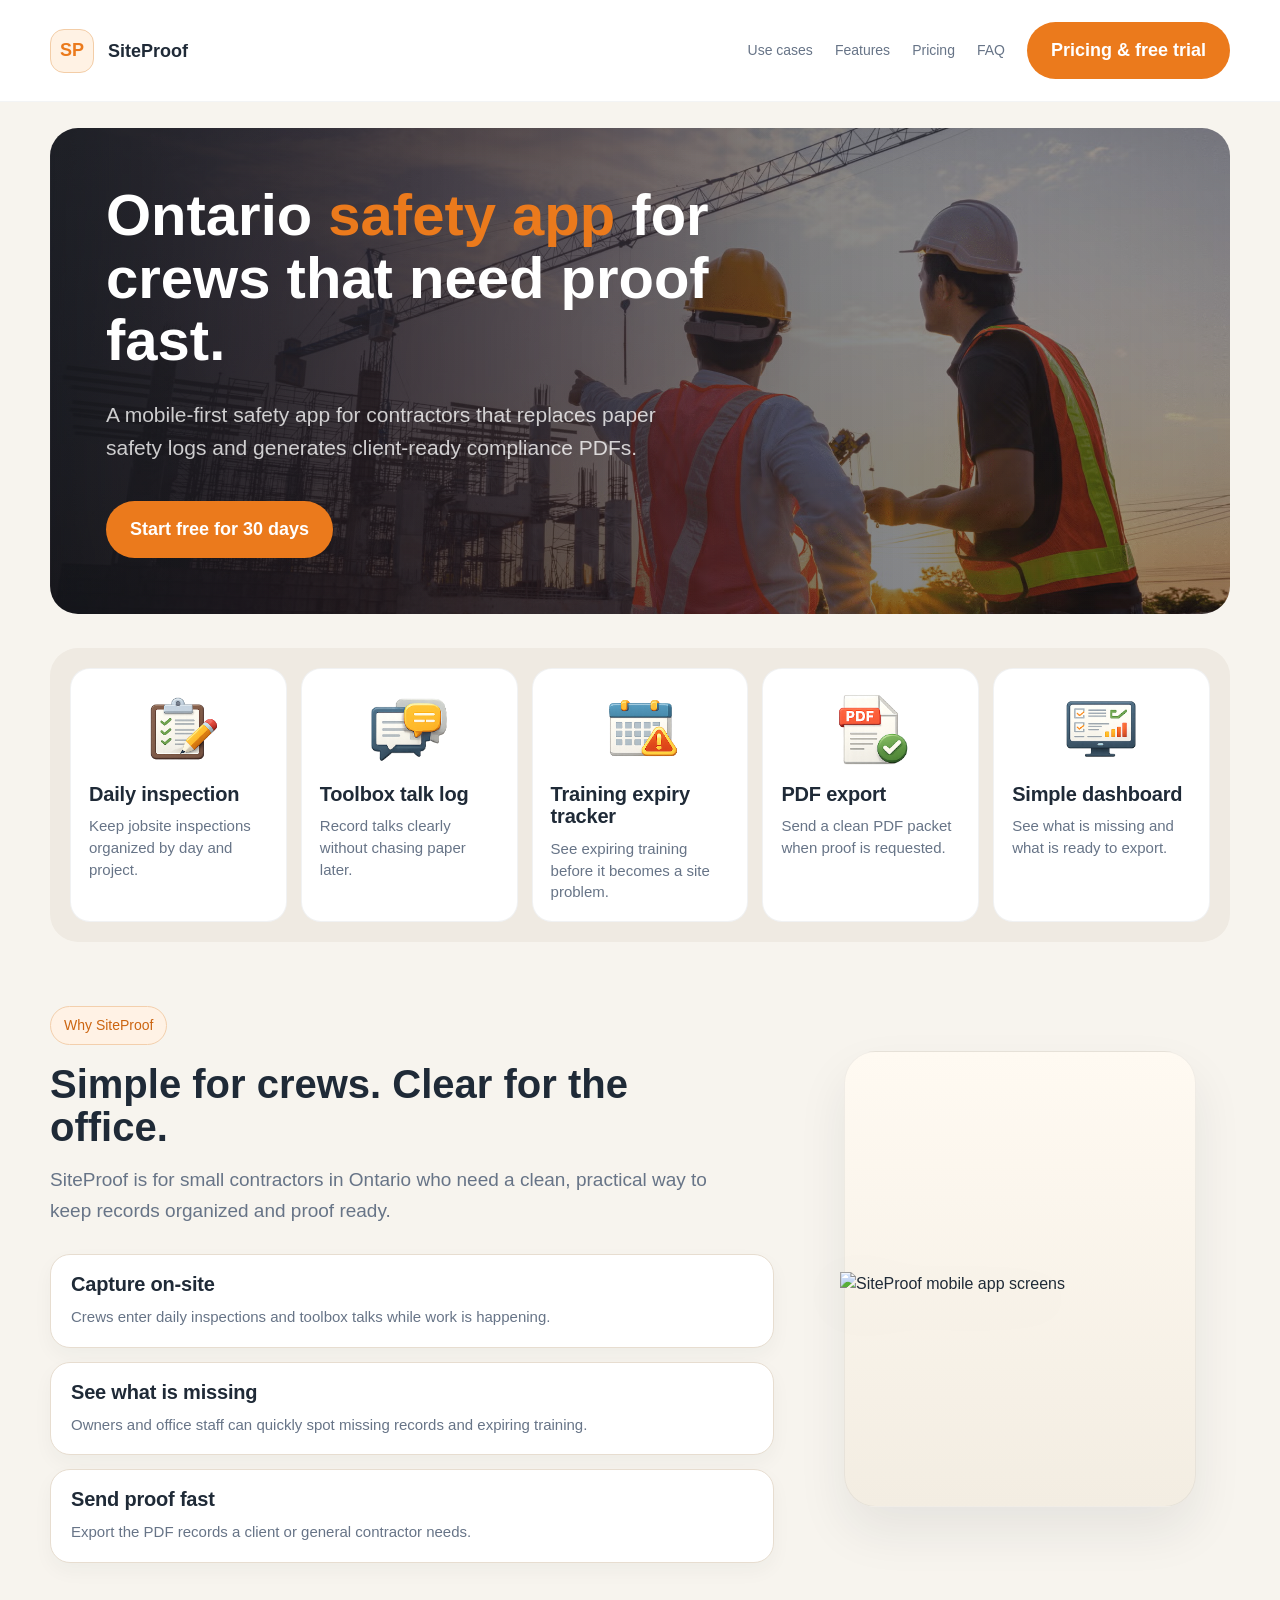
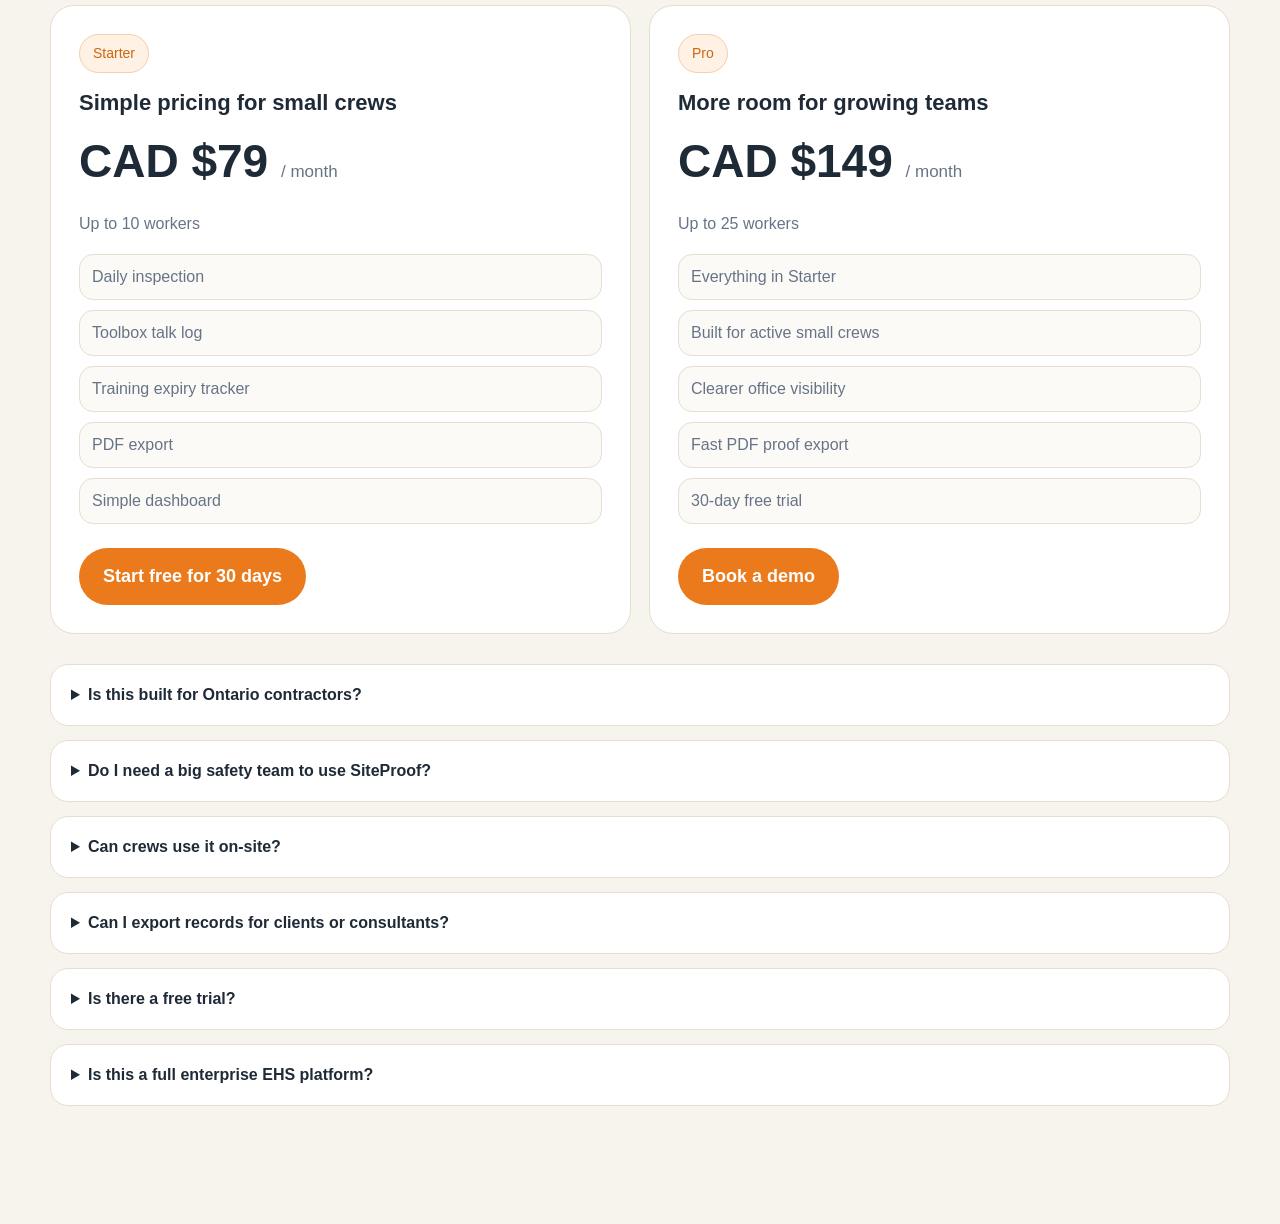
==== index.html @ e39f051f "Update landing page and add Clarity tracking" ====
<!DOCTYPE html>
<html lang="en">
  <head>
    <meta charset="UTF-8" />
    <meta name="viewport" content="width=device-width, initial-scale=1.0" />
    <title>SiteProof | Simple Safety Records for Ontario Contractors</title>
    <meta
      name="description"
      content="SiteProof helps small Ontario contractors keep inspections, toolbox talks, hazard reports, and training records organized and ready when proof is requested."
    />
    <link rel="stylesheet" href="style.css" />
    <script>
      (function (c, l, a, r, i, t, y) {
        c[a] =
          c[a] ||
          function () {
            (c[a].q = c[a].q || []).push(arguments);
          };
        t = l.createElement(r);
        t.async = 1;
        t.src = "https://www.clarity.ms/tag/" + i;
        y = l.getElementsByTagName(r)[0];
        y.parentNode.insertBefore(t, y);
      })(window, document, "clarity", "script", "w6r838fdlb");
    </script>
  </head>
  <body>
    <header class="site-header">
      <div class="container header-row">
        <div class="brand">
          <div class="brand-mark">SP</div>
          <div>
            <div class="brand-name">SiteProof</div>
          </div>
        </div>
        <div class="mobile-header-actions">
          <a class="mobile-pricing-link" href="#pricing">Pricing</a>
          <button
            class="mobile-menu-button"
            type="button"
            aria-label="Open navigation menu"
            aria-expanded="false"
            aria-controls="mobile-nav-panel"
          >
            <span></span>
            <span></span>
            <span></span>
          </button>
        </div>
        <nav class="nav">
          <a href="#use-cases">Use cases</a>
          <a href="#features">Features</a>
          <a href="#pricing">Pricing</a>
          <a href="#faq">FAQ</a>
          <a class="button" href="#pricing">Pricing &amp; free trial</a>
        </nav>
      </div>
      <div class="container">
        <div class="mobile-nav-panel" id="mobile-nav-panel" hidden>
          <a href="#use-cases">Use cases</a>
          <a href="#features">Features</a>
          <a href="#faq">FAQ</a>
          <a class="button" href="#pricing">Pricing &amp; free trial</a>
        </div>
      </div>
    </header>

    <main>
      <section class="hero-wrap">
        <div class="container hero-shell">
          <div class="hero-grid">
            <div class="hero-copy">
              <h1>Ontario <span class="hero-highlight">safety app</span> for crews that need proof fast.</h1>
              <p>
                A mobile-first safety app for contractors that replaces paper
                safety logs and generates client-ready compliance PDFs.
              </p>
              <div class="hero-actions">
                <a class="button" href="#pricing">Start free for 30 days</a>
              </div>
            </div>
          </div>
        </div>
      </section>

      <section id="features" class="section tiles-wrap">
        <div class="container tiles-shell">
          <div class="tiles-grid">
            <div class="tile">
              <div class="tile-icon" aria-hidden="true">
                <img src="assets/FeaturesIcons/Slice%201.svg" alt="" />
              </div>
              <h3>Daily inspection</h3>
              <p>Keep jobsite inspections organized by day and project.</p>
            </div>

            <div class="tile">
              <div class="tile-icon" aria-hidden="true">
                <img src="assets/FeaturesIcons/Slice%202.svg" alt="" />
              </div>
              <h3>Toolbox talk log</h3>
              <p>Record talks clearly without chasing paper later.</p>
            </div>

            <div class="tile">
              <div class="tile-icon" aria-hidden="true">
                <img src="assets/FeaturesIcons/Slice%203.svg" alt="" />
              </div>
              <h3>Training expiry tracker</h3>
              <p>See expiring training before it becomes a site problem.</p>
            </div>

            <div class="tile">
              <div class="tile-icon" aria-hidden="true">
                <img src="assets/FeaturesIcons/Slice%204.svg" alt="" />
              </div>
              <h3>PDF export</h3>
              <p>Send a clean PDF packet when proof is requested.</p>
            </div>

            <div class="tile">
              <div class="tile-icon" aria-hidden="true">
                <img src="assets/FeaturesIcons/Slice%205.svg" alt="" />
              </div>
              <h3>Simple dashboard</h3>
              <p>See what is missing and what is ready to export.</p>
            </div>
          </div>
        </div>
      </section>

      <section id="use-cases" class="content">
        <div class="container">
          <div class="use-cases-layout">
            <div class="use-cases-copy">
              <div class="content-head">
                <div class="eyebrow" style="color: var(--accent-dark); background: #fff2e5; border-color: #f3cfac;">Why SiteProof</div>
                <h2>Simple for crews. Clear for the office.</h2>
                <p>
                  SiteProof is for small contractors in Ontario who need a clean,
                  practical way to keep records organized and proof ready.
                </p>
              </div>

              <div class="use-cases-points">
                <div class="simple-card">
                  <h3>Capture on-site</h3>
                  <p>Crews enter daily inspections and toolbox talks while work is happening.</p>
                </div>

                <div class="simple-card">
                  <h3>See what is missing</h3>
                  <p>Owners and office staff can quickly spot missing records and expiring training.</p>
                </div>

                <div class="simple-card">
                  <h3>Send proof fast</h3>
                  <p>Export the PDF records a client or general contractor needs.</p>
                </div>
              </div>
            </div>

            <div class="use-cases-visual">
              <img src="assets/mobileImages.png" alt="SiteProof mobile app screens" />
            </div>
          </div>

          <div id="pricing" class="pricing">
            <div class="pricing-card">
              <div class="eyebrow" style="color: var(--accent-dark); background: #fff2e5; border-color: #f3cfac;">Starter</div>
              <h3>Simple pricing for small crews</h3>
              <div class="price">CAD $79 <small>/ month</small></div>
              <p>Up to 10 workers</p>
              <ul>
                <li>Daily inspection</li>
                <li>Toolbox talk log</li>
                <li>Training expiry tracker</li>
                <li>PDF export</li>
                <li>Simple dashboard</li>
              </ul>
              <a class="button" href="#pricing">Start free for 30 days</a>
            </div>

            <div class="pricing-card">
              <div class="eyebrow" style="color: var(--accent-dark); background: #fff2e5; border-color: #f3cfac;">Pro</div>
              <h3>More room for growing teams</h3>
              <div class="price">CAD $149 <small>/ month</small></div>
              <p>Up to 25 workers</p>
              <ul>
                <li>Everything in Starter</li>
                <li>Built for active small crews</li>
                <li>Clearer office visibility</li>
                <li>Fast PDF proof export</li>
                <li>30-day free trial</li>
              </ul>
              <a class="button" href="#pricing">Book a demo</a>
            </div>
          </div>

          <div id="faq" class="faq-list">
            <details>
              <summary>Is this built for Ontario contractors?</summary>
              <p>Yes. SiteProof is designed for Ontario-first contractors and small field crews.</p>
            </details>

            <details>
              <summary>Do I need a big safety team to use SiteProof?</summary>
              <p>No. It is made for small companies, owners, supervisors, and office admins.</p>
            </details>

            <details>
              <summary>Can crews use it on-site?</summary>
              <p>Yes. The product is built to be simple for field crews to use on the job.</p>
            </details>

            <details>
              <summary>Can I export records for clients or consultants?</summary>
              <p>Yes. PDF export is one of the core workflows in SiteProof.</p>
            </details>

            <details>
              <summary>Is there a free trial?</summary>
              <p>Yes. There is a 30-day free trial and no credit card is required.</p>
            </details>

            <details>
              <summary>Is this a full enterprise EHS platform?</summary>
              <p>No. SiteProof is intentionally simple and built for small crews.</p>
            </details>
          </div>
        </div>
      </section>

      <div class="footer-space"></div>
    </main>
    <script>
      const mobileMenuButton = document.querySelector(".mobile-menu-button");
      const mobileNavPanel = document.querySelector(".mobile-nav-panel");

      if (mobileMenuButton && mobileNavPanel) {
        mobileMenuButton.addEventListener("click", () => {
          const isOpen = mobileMenuButton.getAttribute("aria-expanded") === "true";
          mobileMenuButton.setAttribute("aria-expanded", String(!isOpen));
          mobileNavPanel.hidden = isOpen;
        });

        mobileNavPanel.querySelectorAll("a").forEach((link) => {
          link.addEventListener("click", () => {
            mobileMenuButton.setAttribute("aria-expanded", "false");
            mobileNavPanel.hidden = true;
          });
        });
      }
    </script>
  </body>
</html>
---- style.css ----
:root {
  --bg: #f7f4ee;
  --surface: #ffffff;
  --surface-soft: #fcfaf6;
  --line: #e7ddd0;
  --text: #1f2a37;
  --muted: #677487;
  --accent: #eb7a1c;
  --accent-dark: #cc6510;
  --max: 1180px;
}

* {
  box-sizing: border-box;
}

body {
  margin: 0;
  font-family: -apple-system, BlinkMacSystemFont, "Segoe UI", sans-serif;
  background: var(--bg);
  color: var(--text);
  line-height: 1.5;
}

a {
  color: inherit;
  text-decoration: none;
}

.container {
  width: min(var(--max), calc(100% - 32px));
  margin: 0 auto;
}

.site-header {
  background: var(--surface);
  border-bottom: 1px solid rgba(31, 42, 55, 0.05);
}

.header-row {
  display: flex;
  justify-content: space-between;
  align-items: center;
  gap: 16px;
  padding: 22px 0;
}

.brand {
  display: flex;
  align-items: center;
  gap: 14px;
}

.brand-mark {
  width: 44px;
  height: 44px;
  border-radius: 14px;
  display: grid;
  place-items: center;
  background: #fff2e4;
  border: 1px solid #f3cda7;
  color: var(--accent);
  font-weight: 800;
  font-size: 18px;
}

.brand-name {
  font-size: 18px;
  font-weight: 800;
  line-height: 1;
}

.brand-sub {
  color: var(--muted);
  font-size: 13px;
}

.nav {
  display: flex;
  align-items: center;
  gap: 22px;
  color: var(--muted);
  font-size: 14px;
}

.nav a {
  white-space: nowrap;
}

.mobile-header-actions,
.mobile-menu-button,
.mobile-nav-panel {
  display: none;
}

.hero-wrap {
  padding: 26px 0 0;
}

.hero-shell {
  position: relative;
  color: white;
  border-radius: 28px;
  overflow: hidden;
  background:
    linear-gradient(90deg, rgba(24, 26, 33, 0.82) 0%, rgba(24, 26, 33, 0.64) 42%, rgba(24, 26, 33, 0.38) 100%),
    url("assets/mainImage.png") center/cover no-repeat;
}

.hero-shell::after {
  content: "";
  position: absolute;
  inset: 0;
  background: linear-gradient(180deg, rgba(255, 255, 255, 0.03), rgba(0, 0, 0, 0.05));
  pointer-events: none;
}

.hero-grid {
  position: relative;
  z-index: 1;
  display: grid;
  grid-template-columns: 1fr;
  gap: 34px;
  padding: 56px;
  min-height: 480px;
  align-items: center;
}

.eyebrow {
  display: inline-block;
  padding: 8px 13px;
  border-radius: 999px;
  background: rgba(235, 122, 28, 0.14);
  border: 1px solid rgba(235, 122, 28, 0.28);
  color: #ffcb98;
  font-size: 14px;
  margin-bottom: 18px;
}

h1,
h2,
h3 {
  margin: 0;
  line-height: 1.08;
}

h1 {
  font-size: 58px;
  max-width: 760px;
}

.hero-highlight {
  color: var(--accent);
}

h2 {
  font-size: 40px;
}

h3 {
  font-size: 22px;
}

.hero-copy {
  max-width: 700px;
}

.hero-copy p {
  margin: 26px 0 0;
  color: rgba(255, 255, 255, 0.78);
  font-size: 21px;
  max-width: 620px;
  line-height: 1.6;
  text-wrap: balance;
}

.button {
  display: inline-block;
  padding: 15px 24px;
  border-radius: 999px;
  background: var(--accent);
  color: white;
  font-weight: 800;
  font-size: 18px;
  transition: 0.2s ease;
}

.button:hover {
  background: var(--accent-dark);
}

.button-secondary {
  display: inline-block;
  padding: 12px 18px;
  border-radius: 999px;
  border: 1px solid rgba(255, 255, 255, 0.14);
  background: rgba(255, 255, 255, 0.05);
  color: white;
  font-weight: 700;
  transition: 0.2s ease;
}

.button-secondary:hover {
  background: rgba(255, 255, 255, 0.1);
}

.hero-actions {
  display: flex;
  gap: 14px;
  flex-wrap: wrap;
  margin-top: 36px;
}

.hero-note {
  margin-top: 12px;
  color: rgba(255, 255, 255, 0.68);
  font-size: 14px;
}

.section {
  padding: 26px 0 0;
}

.tiles-wrap {
  margin-top: 8px;
}

.tiles-shell {
  background: #efeae2;
  border-radius: 28px;
  padding: 20px;
}

.tiles-grid {
  display: grid;
  grid-template-columns: repeat(5, 1fr);
  gap: 14px;
}

.tile {
  background: var(--surface);
  border: 1px solid rgba(31, 42, 55, 0.06);
  border-radius: 20px;
  padding: 20px 18px 18px;
  min-height: 0;
}

.tile-icon {
  width: 80px;
  height: 80px;
  color: var(--accent);
  display: block;
  margin-bottom: 14px;
  margin-left: auto;
  margin-right: auto;
}

.tile-icon img,
.tile-icon svg {
  width: 80px;
  height: 80px;
  display: block;
  object-fit: contain;
}

.tile h3 {
  font-size: 20px;
  line-height: 1.12;
  letter-spacing: -0.01em;
  max-width: 220px;
}

.tile p {
  color: var(--muted);
  margin: 10px 0 0;
  font-size: 15px;
  line-height: 1.45;
  max-width: 240px;
}

.content {
  padding: 56px 0 70px;
}

.content-head {
  max-width: 680px;
}

.content-head p {
  color: var(--muted);
  font-size: 19px;
  margin: 16px 0 0;
  line-height: 1.6;
}

.use-cases-layout {
  display: grid;
  grid-template-columns: minmax(0, 1.05fr) minmax(320px, 420px);
  gap: 36px;
  align-items: center;
  padding: 8px 0 10px;
}

.use-cases-copy {
  min-width: 0;
}

.use-cases-points {
  display: grid;
  gap: 14px;
  margin-top: 28px;
}

.use-cases-visual {
  display: flex;
  justify-content: center;
  align-items: center;
}

.use-cases-visual img {
  width: 100%;
  max-width: 360px;
  display: block;
  object-fit: contain;
  position: relative;
  z-index: 1;
}

.use-cases-visual::before {
  content: "";
  position: absolute;
}

.use-cases-visual {
  position: relative;
  min-height: 100%;
}

.use-cases-visual::after {
  content: "";
  position: absolute;
  inset: 8% 8% 10%;
  border-radius: 32px;
  background: linear-gradient(180deg, #fffaf2 0%, #f3ede2 100%);
  border: 1px solid rgba(31, 42, 55, 0.06);
  box-shadow: 0 24px 50px rgba(31, 42, 55, 0.08);
}

.use-cases-visual img {
  filter: drop-shadow(0 14px 28px rgba(31, 42, 55, 0.08));
}

.three-grid {
  display: grid;
  grid-template-columns: repeat(3, 1fr);
  gap: 18px;
  margin-top: 30px;
}

.simple-card {
  background: var(--surface);
  border: 1px solid var(--line);
  border-radius: 20px;
  padding: 18px 20px;
  box-shadow: 0 8px 20px rgba(31, 42, 55, 0.04);
}

.simple-card h3 {
  font-size: 20px;
  line-height: 1.15;
  letter-spacing: -0.01em;
}

.simple-card p {
  color: var(--muted);
  margin: 10px 0 0;
  font-size: 15px;
  line-height: 1.5;
}

.pricing {
  margin-top: 32px;
  display: grid;
  grid-template-columns: repeat(2, 1fr);
  gap: 18px;
}

.pricing-card {
  background: var(--surface);
  border: 1px solid var(--line);
  border-radius: 24px;
  padding: 28px;
}

.price {
  font-size: 46px;
  font-weight: 800;
  margin: 12px 0 4px;
}

.price small {
  font-size: 17px;
  color: var(--muted);
  font-weight: 500;
}

.pricing-card p,
.pricing-card li {
  color: var(--muted);
}

.pricing-card ul {
  list-style: none;
  padding: 0;
  margin: 18px 0 24px;
  display: grid;
  gap: 10px;
}

.pricing-card li {
  background: var(--surface-soft);
  border: 1px solid var(--line);
  border-radius: 14px;
  padding: 10px 12px;
}

.faq-list {
  display: grid;
  gap: 14px;
  margin-top: 30px;
}

.faq-list details {
  background: var(--surface);
  border: 1px solid var(--line);
  border-radius: 18px;
  padding: 18px 20px;
}

.faq-list summary {
  cursor: pointer;
  font-weight: 700;
}

.faq-list details p {
  color: var(--muted);
  margin: 12px 0 0;
}

.footer-space {
  height: 48px;
}

@media (max-width: 980px) {
  .use-cases-layout,
  .three-grid,
  .pricing {
    grid-template-columns: 1fr;
  }

  .tiles-grid {
    grid-template-columns: repeat(2, minmax(0, 1fr));
  }

  .hero-grid {
    padding: 34px;
    min-height: 400px;
  }

  h1 {
    font-size: 42px;
  }

  h2 {
    font-size: 32px;
  }

  .hero-copy p,
  .content-head p {
    font-size: 18px;
  }

  .use-cases-visual {
    order: -1;
    margin-bottom: 10px;
  }

  .use-cases-visual img {
    max-width: 300px;
  }

  .use-cases-layout {
    gap: 20px;
    padding-top: 0;
  }

  .use-cases-points {
    gap: 12px;
    margin-top: 22px;
  }

  .use-cases-visual::after {
    inset: 6% 10% 8%;
    border-radius: 26px;
  }

  .nav {
    flex-wrap: wrap;
    justify-content: flex-end;
  }
}

@media (max-width: 640px) {
  .container {
    width: min(var(--max), calc(100% - 20px));
  }

  .site-header {
    position: sticky;
    top: 0;
    z-index: 20;
  }

  .header-row {
    flex-direction: row;
    align-items: center;
    justify-content: space-between;
    gap: 14px;
    padding: 14px 0;
  }

  .brand {
    align-items: center;
  }

  .mobile-header-actions {
    display: flex;
    align-items: center;
    gap: 12px;
    margin-left: auto;
  }

  .mobile-pricing-link {
    color: var(--muted);
    font-size: 14px;
    line-height: 1;
    white-space: nowrap;
    font-weight: 600;
  }

  .mobile-menu-button {
    display: flex;
    align-items: center;
    justify-content: center;
    flex-direction: column;
    gap: 4px;
    width: 24px;
    height: 24px;
    padding: 0;
    border: 0;
    background: transparent;
    box-shadow: none;
    appearance: none;
    -webkit-appearance: none;
    cursor: pointer;
  }

  .nav {
    display: none;
  }

  .mobile-menu-button span {
    display: block;
    width: 18px;
    height: 2px;
    border-radius: 999px;
    background: var(--text);
  }

  .mobile-nav-panel {
    display: grid;
    gap: 6px;
    margin-top: 10px;
    padding: 12px;
    border: 1px solid var(--line);
    border-radius: 20px;
    background: var(--surface);
    box-shadow: 0 18px 40px rgba(31, 42, 55, 0.12);
  }

  .mobile-nav-panel[hidden] {
    display: none;
  }

  .mobile-nav-panel a {
    padding: 12px 14px;
    border-radius: 14px;
    color: var(--text);
    font-weight: 600;
  }

  .mobile-nav-panel a:not(.button):hover {
    background: var(--surface-soft);
  }

  .mobile-nav-panel .button {
    width: 100%;
    margin-top: 6px;
    padding: 13px 16px;
    font-size: 16px;
    text-align: center;
  }

  .hero-grid {
    padding: 24px 24px 26px;
    min-height: 0;
    gap: 16px;
  }

  .hero-shell {
    border-radius: 24px;
    background:
      linear-gradient(180deg, rgba(24, 26, 33, 0.70) 0%, rgba(24, 26, 33, 0.52) 45%, rgba(24, 26, 33, 0.42) 100%),
      url("assets/mainImage.png") center/cover no-repeat;
  }

  .hero-shell::after {
    background: linear-gradient(180deg, rgba(255, 255, 255, 0.02), rgba(0, 0, 0, 0.03));
  }

  h1 {
    font-size: 32px;
    max-width: 100%;
    line-height: 1.05;
  }

  h2 {
    font-size: 28px;
  }

  .hero-copy p,
  .content-head p,
  .tile p {
    font-size: 16px;
  }

  .hero-copy p {
    max-width: 340px;
    margin-top: 14px;
    line-height: 1.45;
  }

  .hero-highlight {
    color: #f08a31;
  }

  .hero-actions {
    margin-top: 20px;
  }

  .button,
  .button-secondary {
    font-size: 17px;
    text-align: center;
  }

  .hero-actions .button {
    width: 100%;
    padding: 14px 20px;
  }

  .tiles-shell {
    padding: 18px;
  }

  .tiles-wrap {
    margin-top: 10px;
  }

  .tile {
    min-height: 0;
    padding: 18px 16px;
    border-radius: 18px;
  }

  .tile h3 {
    font-size: 18px;
    max-width: none;
  }

  .tile-icon {
    width: 54px;
    height: 54px;
    margin-bottom: 12px;
  }

  .tile-icon img,
  .tile-icon svg {
    width: 54px;
    height: 54px;
  }

  .tile p {
    max-width: none;
    margin-top: 8px;
    font-size: 15px;
  }
}

@media (max-width: 420px) {
  .tiles-grid {
    grid-template-columns: repeat(2, minmax(0, 1fr));
    gap: 12px;
  }

  .tile {
    padding: 16px 14px;
  }

  .tile h3 {
    font-size: 17px;
  }

  .tile p {
    font-size: 14px;
  }
}
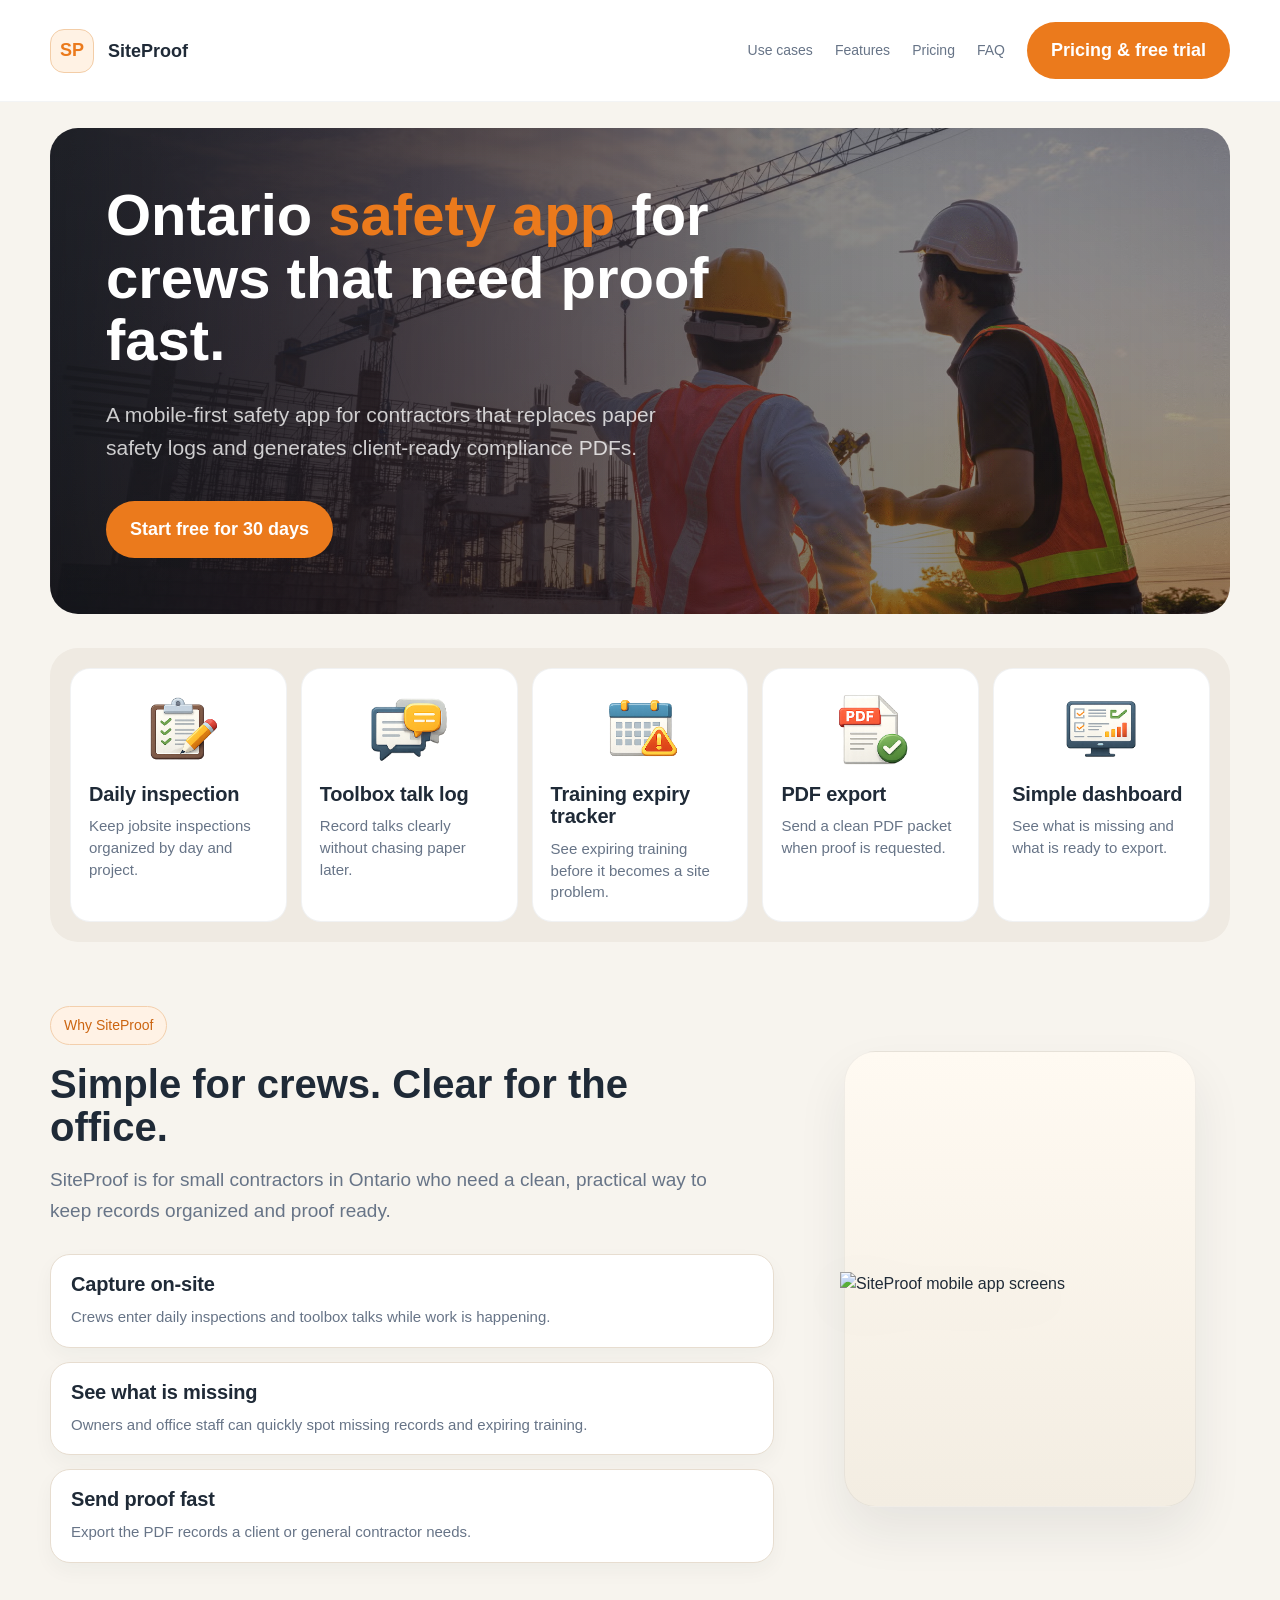
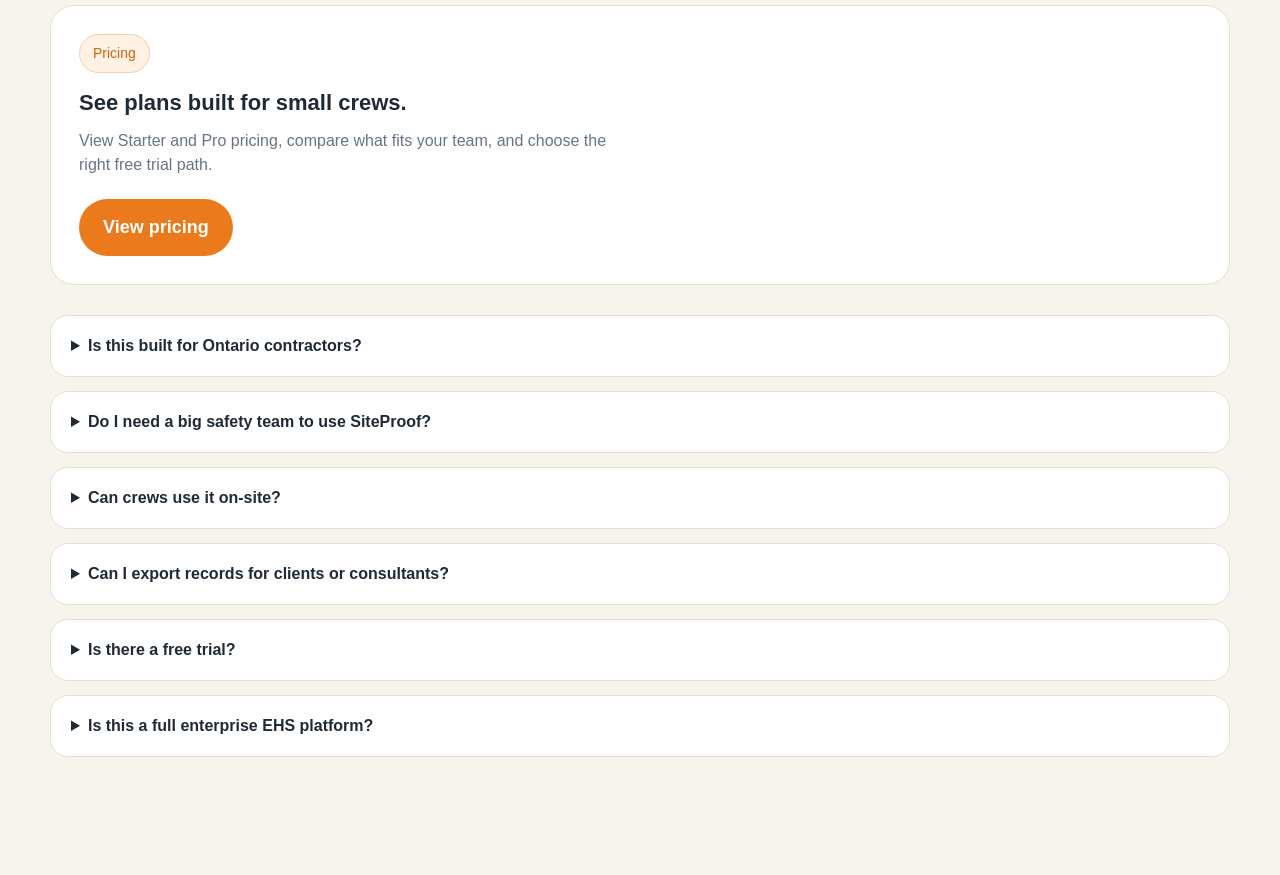
==== commit 01abcd0e: "Split pricing into a dedicated page" ====
--- a/index.html
+++ b/index.html
@@ -9,6 +9,15 @@
       content="SiteProof helps small Ontario contractors keep inspections, toolbox talks, hazard reports, and training records organized and ready when proof is requested."
     />
     <link rel="stylesheet" href="style.css" />
+    <script async src="https://www.googletagmanager.com/gtag/js?id=G-YM1XEEV5K8"></script>
+    <script>
+      window.dataLayer = window.dataLayer || [];
+      function gtag() {
+        dataLayer.push(arguments);
+      }
+      gtag("js", new Date());
+      gtag("config", "G-YM1XEEV5K8");
+    </script>
     <script>
       (function (c, l, a, r, i, t, y) {
         c[a] =
@@ -34,7 +43,7 @@
           </div>
         </div>
         <div class="mobile-header-actions">
-          <a class="mobile-pricing-link" href="#pricing">Pricing</a>
+          <a class="mobile-pricing-link" href="pricing.html" data-analytics-event="nav_click" data-analytics-label="mobile_pricing_link">Pricing</a>
           <button
             class="mobile-menu-button"
             type="button"
@@ -48,25 +57,25 @@
           </button>
         </div>
         <nav class="nav">
-          <a href="#use-cases">Use cases</a>
-          <a href="#features">Features</a>
-          <a href="#pricing">Pricing</a>
-          <a href="#faq">FAQ</a>
-          <a class="button" href="#pricing">Pricing &amp; free trial</a>
+          <a href="#use-cases" data-analytics-event="nav_click" data-analytics-label="desktop_use_cases">Use cases</a>
+          <a href="#features" data-analytics-event="nav_click" data-analytics-label="desktop_features">Features</a>
+          <a href="pricing.html" data-analytics-event="nav_click" data-analytics-label="desktop_pricing">Pricing</a>
+          <a href="#faq" data-analytics-event="nav_click" data-analytics-label="desktop_faq">FAQ</a>
+          <a class="button" href="pricing.html" data-analytics-event="cta_click" data-analytics-label="desktop_pricing_free_trial">Pricing &amp; free trial</a>
         </nav>
       </div>
       <div class="container">
         <div class="mobile-nav-panel" id="mobile-nav-panel" hidden>
-          <a href="#use-cases">Use cases</a>
-          <a href="#features">Features</a>
-          <a href="#faq">FAQ</a>
-          <a class="button" href="#pricing">Pricing &amp; free trial</a>
+          <a href="#use-cases" data-analytics-event="nav_click" data-analytics-label="mobile_menu_use_cases">Use cases</a>
+          <a href="#features" data-analytics-event="nav_click" data-analytics-label="mobile_menu_features">Features</a>
+          <a href="#faq" data-analytics-event="nav_click" data-analytics-label="mobile_menu_faq">FAQ</a>
+          <a class="button" href="pricing.html" data-analytics-event="cta_click" data-analytics-label="mobile_menu_pricing_free_trial">Pricing &amp; free trial</a>
         </div>
       </div>
     </header>
 
     <main>
-      <section class="hero-wrap">
+      <section class="hero-wrap" data-track-view="hero" data-track-view-name="hero_view">
         <div class="container hero-shell">
           <div class="hero-grid">
             <div class="hero-copy">
@@ -76,14 +85,14 @@
                 safety logs and generates client-ready compliance PDFs.
               </p>
               <div class="hero-actions">
-                <a class="button" href="#pricing">Start free for 30 days</a>
+                <a class="button" href="pricing.html" data-analytics-event="cta_click" data-analytics-label="hero_start_free">Start free for 30 days</a>
               </div>
             </div>
           </div>
         </div>
       </section>
 
-      <section id="features" class="section tiles-wrap">
+      <section id="features" class="section tiles-wrap" data-track-view="features" data-track-view-name="features_view">
         <div class="container tiles-shell">
           <div class="tiles-grid">
             <div class="tile">
@@ -129,7 +138,7 @@
         </div>
       </section>
 
-      <section id="use-cases" class="content">
+      <section id="use-cases" class="content" data-track-view="use_cases" data-track-view-name="use_cases_view">
         <div class="container">
           <div class="use-cases-layout">
             <div class="use-cases-copy">
@@ -160,70 +169,48 @@
               </div>
             </div>
 
-            <div class="use-cases-visual">
+            <div class="use-cases-visual" data-track-view="app_preview" data-track-view-name="app_preview_view">
               <img src="assets/mobileImages.png" alt="SiteProof mobile app screens" />
             </div>
           </div>
 
-          <div id="pricing" class="pricing">
-            <div class="pricing-card">
-              <div class="eyebrow" style="color: var(--accent-dark); background: #fff2e5; border-color: #f3cfac;">Starter</div>
-              <h3>Simple pricing for small crews</h3>
-              <div class="price">CAD $79 <small>/ month</small></div>
-              <p>Up to 10 workers</p>
-              <ul>
-                <li>Daily inspection</li>
-                <li>Toolbox talk log</li>
-                <li>Training expiry tracker</li>
-                <li>PDF export</li>
-                <li>Simple dashboard</li>
-              </ul>
-              <a class="button" href="#pricing">Start free for 30 days</a>
-            </div>
-
-            <div class="pricing-card">
-              <div class="eyebrow" style="color: var(--accent-dark); background: #fff2e5; border-color: #f3cfac;">Pro</div>
-              <h3>More room for growing teams</h3>
-              <div class="price">CAD $149 <small>/ month</small></div>
-              <p>Up to 25 workers</p>
-              <ul>
-                <li>Everything in Starter</li>
-                <li>Built for active small crews</li>
-                <li>Clearer office visibility</li>
-                <li>Fast PDF proof export</li>
-                <li>30-day free trial</li>
-              </ul>
-              <a class="button" href="#pricing">Book a demo</a>
-            </div>
-          </div>
-
-          <div id="faq" class="faq-list">
-            <details>
+          <div class="pricing-preview-card" data-track-view="pricing_preview" data-track-view-name="pricing_preview_view">
+            <div class="eyebrow" style="color: var(--accent-dark); background: #fff2e5; border-color: #f3cfac;">Pricing</div>
+            <h3>See plans built for small crews.</h3>
+            <p>
+              View Starter and Pro pricing, compare what fits your team, and
+              choose the right free trial path.
+            </p>
+            <a class="button" href="pricing.html" data-analytics-event="cta_click" data-analytics-label="pricing_preview_view_plans">View pricing</a>
+          </div>
+
+          <div id="faq" class="faq-list" data-track-view="faq" data-track-view-name="faq_view">
+            <details data-analytics-event="faq_open" data-analytics-label="faq_ontario_contractors">
               <summary>Is this built for Ontario contractors?</summary>
               <p>Yes. SiteProof is designed for Ontario-first contractors and small field crews.</p>
             </details>
 
-            <details>
+            <details data-analytics-event="faq_open" data-analytics-label="faq_big_safety_team">
               <summary>Do I need a big safety team to use SiteProof?</summary>
               <p>No. It is made for small companies, owners, supervisors, and office admins.</p>
             </details>
 
-            <details>
+            <details data-analytics-event="faq_open" data-analytics-label="faq_on_site_use">
               <summary>Can crews use it on-site?</summary>
               <p>Yes. The product is built to be simple for field crews to use on the job.</p>
             </details>
 
-            <details>
+            <details data-analytics-event="faq_open" data-analytics-label="faq_export_records">
               <summary>Can I export records for clients or consultants?</summary>
               <p>Yes. PDF export is one of the core workflows in SiteProof.</p>
             </details>
 
-            <details>
+            <details data-analytics-event="faq_open" data-analytics-label="faq_free_trial">
               <summary>Is there a free trial?</summary>
               <p>Yes. There is a 30-day free trial and no credit card is required.</p>
             </details>
 
-            <details>
+            <details data-analytics-event="faq_open" data-analytics-label="faq_enterprise_platform">
               <summary>Is this a full enterprise EHS platform?</summary>
               <p>No. SiteProof is intentionally simple and built for small crews.</p>
             </details>
@@ -236,12 +223,84 @@
     <script>
       const mobileMenuButton = document.querySelector(".mobile-menu-button");
       const mobileNavPanel = document.querySelector(".mobile-nav-panel");
+      const trackedViews = new Set();
+      const trackedScrollMilestones = new Set();
+
+      function trackAnalyticsEvent(eventName, params = {}) {
+        if (typeof window.gtag === "function") {
+          window.gtag("event", eventName, params);
+        }
+      }
+
+      document.querySelectorAll("[data-analytics-event]").forEach((element) => {
+        element.addEventListener("click", () => {
+          trackAnalyticsEvent(element.dataset.analyticsEvent, {
+            event_category: "landing_page",
+            event_label: element.dataset.analyticsLabel || "",
+            link_text: element.textContent.trim(),
+            section: element.closest("[data-track-view]")?.dataset.trackView || "",
+          });
+        });
+      });
+
+      document.querySelectorAll("[data-track-view]").forEach((element) => {
+        const observer = new IntersectionObserver(
+          (entries) => {
+            entries.forEach((entry) => {
+              if (!entry.isIntersecting) return;
+              const viewName = entry.target.dataset.trackViewName;
+              if (trackedViews.has(viewName)) return;
+              trackedViews.add(viewName);
+              trackAnalyticsEvent(viewName, {
+                event_category: "landing_page",
+                section: entry.target.dataset.trackView,
+              });
+            });
+          },
+          { threshold: 0.45 }
+        );
+
+        observer.observe(element);
+      });
+
+      function trackScrollMilestone() {
+        const scrollableHeight =
+          document.documentElement.scrollHeight - window.innerHeight;
+        if (scrollableHeight <= 0) return;
+
+        const scrollPercent = Math.round((window.scrollY / scrollableHeight) * 100);
+        [25, 50, 75, 90].forEach((milestone) => {
+          if (scrollPercent >= milestone && !trackedScrollMilestones.has(milestone)) {
+            trackedScrollMilestones.add(milestone);
+            trackAnalyticsEvent("scroll_depth", {
+              event_category: "landing_page",
+              percent_scrolled: milestone,
+            });
+          }
+        });
+      }
+
+      window.addEventListener("scroll", trackScrollMilestone, { passive: true });
+      trackScrollMilestone();
+
+      document.querySelectorAll(".faq-list details").forEach((detail) => {
+        detail.addEventListener("toggle", () => {
+          if (!detail.open) return;
+          trackAnalyticsEvent(detail.dataset.analyticsEvent, {
+            event_category: "landing_page",
+            event_label: detail.dataset.analyticsLabel || "",
+          });
+        });
+      });
 
       if (mobileMenuButton && mobileNavPanel) {
         mobileMenuButton.addEventListener("click", () => {
           const isOpen = mobileMenuButton.getAttribute("aria-expanded") === "true";
           mobileMenuButton.setAttribute("aria-expanded", String(!isOpen));
           mobileNavPanel.hidden = isOpen;
+          trackAnalyticsEvent(isOpen ? "mobile_menu_close" : "mobile_menu_open", {
+            event_category: "landing_page",
+          });
         });
 
         mobileNavPanel.querySelectorAll("a").forEach((link) => {
--- a/style.css
+++ b/style.css
@@ -282,6 +282,29 @@
   padding: 56px 0 70px;
 }
 
+.page-hero {
+  padding: 32px 0 0;
+}
+
+.page-hero-card {
+  background: linear-gradient(135deg, #262830, #1f2028);
+  color: white;
+  border-radius: 28px;
+  padding: 48px 52px;
+}
+
+.page-hero-card p {
+  margin: 22px 0 0;
+  color: rgba(255, 255, 255, 0.78);
+  font-size: 20px;
+  line-height: 1.6;
+  max-width: 700px;
+}
+
+.page-secondary-link {
+  color: white;
+}
+
 .content-head {
   max-width: 680px;
 }
@@ -392,6 +415,43 @@
   padding: 28px;
 }
 
+.pricing-card-featured {
+  box-shadow: 0 16px 32px rgba(31, 42, 55, 0.06);
+}
+
+.pricing-preview-card {
+  margin-top: 32px;
+  background: var(--surface);
+  border: 1px solid var(--line);
+  border-radius: 24px;
+  padding: 28px;
+}
+
+.pricing-preview-card p {
+  color: var(--muted);
+  margin: 14px 0 0;
+  max-width: 560px;
+}
+
+.pricing-preview-card .button {
+  margin-top: 22px;
+}
+
+.pricing-page-content {
+  padding-top: 40px;
+}
+
+.pricing-page-head {
+  margin-bottom: 24px;
+}
+
+.pricing-support-grid {
+  margin-top: 22px;
+  display: grid;
+  grid-template-columns: repeat(3, 1fr);
+  gap: 18px;
+}
+
 .price {
   font-size: 46px;
   font-weight: 800;
@@ -454,7 +514,8 @@
 @media (max-width: 980px) {
   .use-cases-layout,
   .three-grid,
-  .pricing {
+  .pricing,
+  .pricing-support-grid {
     grid-template-columns: 1fr;
   }
 
@@ -476,7 +537,8 @@
   }
 
   .hero-copy p,
-  .content-head p {
+  .content-head p,
+  .page-hero-card p {
     font-size: 18px;
   }
 
@@ -617,6 +679,11 @@
     gap: 16px;
   }
 
+  .page-hero-card {
+    padding: 28px 24px;
+    border-radius: 24px;
+  }
+
   .hero-shell {
     border-radius: 24px;
     background:
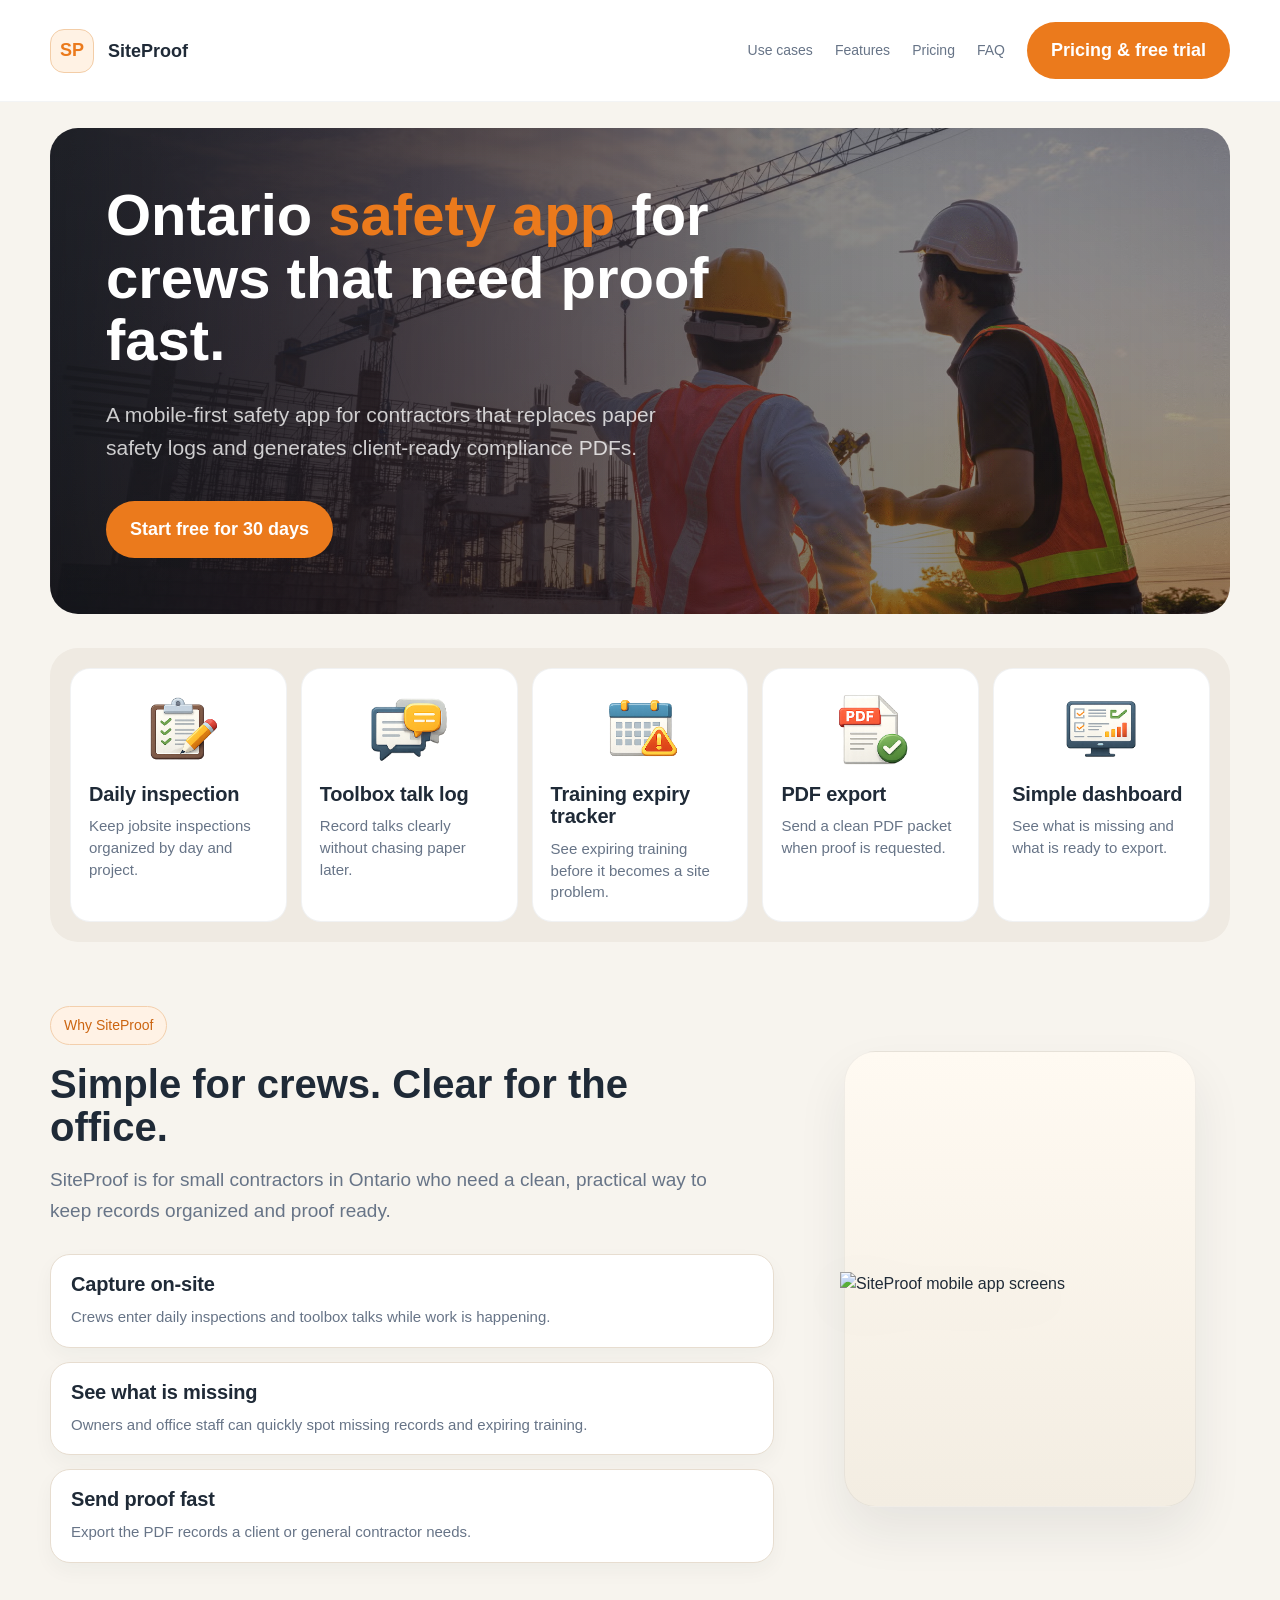
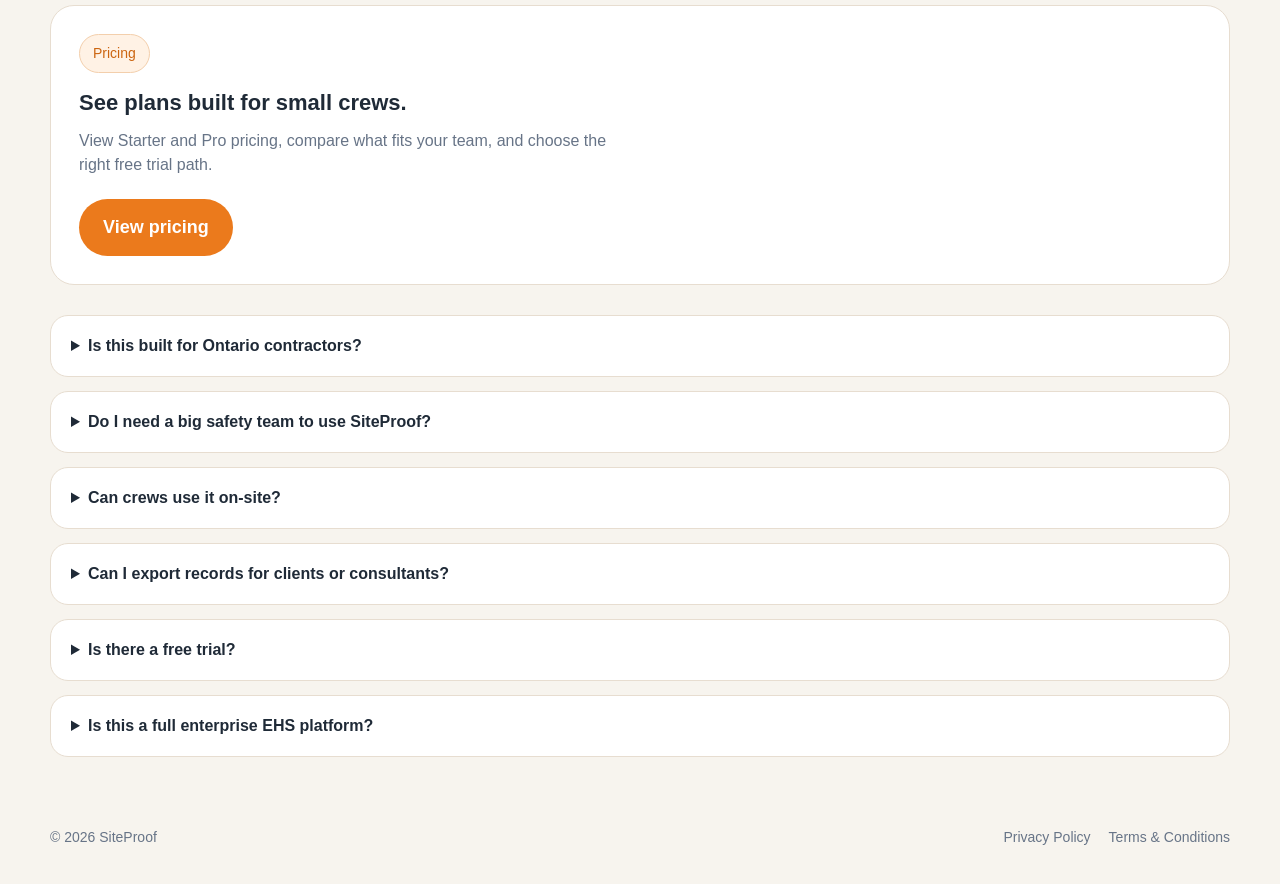
==== commit 48945750: "Add privacy policy and terms pages" ====
--- a/index.html
+++ b/index.html
@@ -218,8 +218,16 @@
         </div>
       </section>
 
-      <div class="footer-space"></div>
     </main>
+    <footer class="site-footer">
+      <div class="container site-footer-inner">
+        <div>© 2026 SiteProof</div>
+        <div class="site-footer-links">
+          <a href="privacy.html">Privacy Policy</a>
+          <a href="terms.html">Terms &amp; Conditions</a>
+        </div>
+      </div>
+    </footer>
     <script>
       const mobileMenuButton = document.querySelector(".mobile-menu-button");
       const mobileNavPanel = document.querySelector(".mobile-nav-panel");
--- a/style.css
+++ b/style.css
@@ -305,6 +305,67 @@
   color: white;
 }
 
+.legal-page {
+  padding: 32px 0 56px;
+}
+
+.legal-shell {
+  background: var(--surface);
+  border: 1px solid var(--line);
+  border-radius: 28px;
+  padding: 40px 44px;
+}
+
+.legal-intro {
+  max-width: 760px;
+  color: var(--muted);
+  font-size: 18px;
+  line-height: 1.65;
+  margin: 20px 0 0;
+}
+
+.legal-content {
+  margin-top: 30px;
+  display: grid;
+  gap: 26px;
+}
+
+.legal-content section h2 {
+  font-size: 26px;
+  margin-bottom: 12px;
+}
+
+.legal-content p,
+.legal-content li {
+  color: var(--muted);
+  font-size: 16px;
+  line-height: 1.7;
+}
+
+.legal-content ul {
+  margin: 12px 0 0;
+  padding-left: 22px;
+}
+
+.site-footer {
+  padding: 0 0 36px;
+}
+
+.site-footer-inner {
+  display: flex;
+  justify-content: space-between;
+  align-items: center;
+  gap: 16px;
+  color: var(--muted);
+  font-size: 14px;
+}
+
+.site-footer-links {
+  display: flex;
+  align-items: center;
+  gap: 18px;
+}
+
 .content-head {
   max-width: 680px;
 }
@@ -540,6 +601,10 @@
   .content-head p,
   .page-hero-card p {
     font-size: 18px;
+  }
+
+  .legal-shell {
+    padding: 30px 28px;
   }
 
   .use-cases-visual {
@@ -684,6 +749,11 @@
     border-radius: 24px;
   }
 
+  .legal-shell {
+    padding: 24px 20px;
+    border-radius: 24px;
+  }
+
   .hero-shell {
     border-radius: 24px;
     background:
@@ -731,6 +801,16 @@
     text-align: center;
   }
 
+  .site-footer-inner {
+    flex-direction: column;
+    align-items: flex-start;
+  }
+
+  .site-footer-links {
+    flex-wrap: wrap;
+    gap: 12px 16px;
+  }
+
   .hero-actions .button {
     width: 100%;
     padding: 14px 20px;
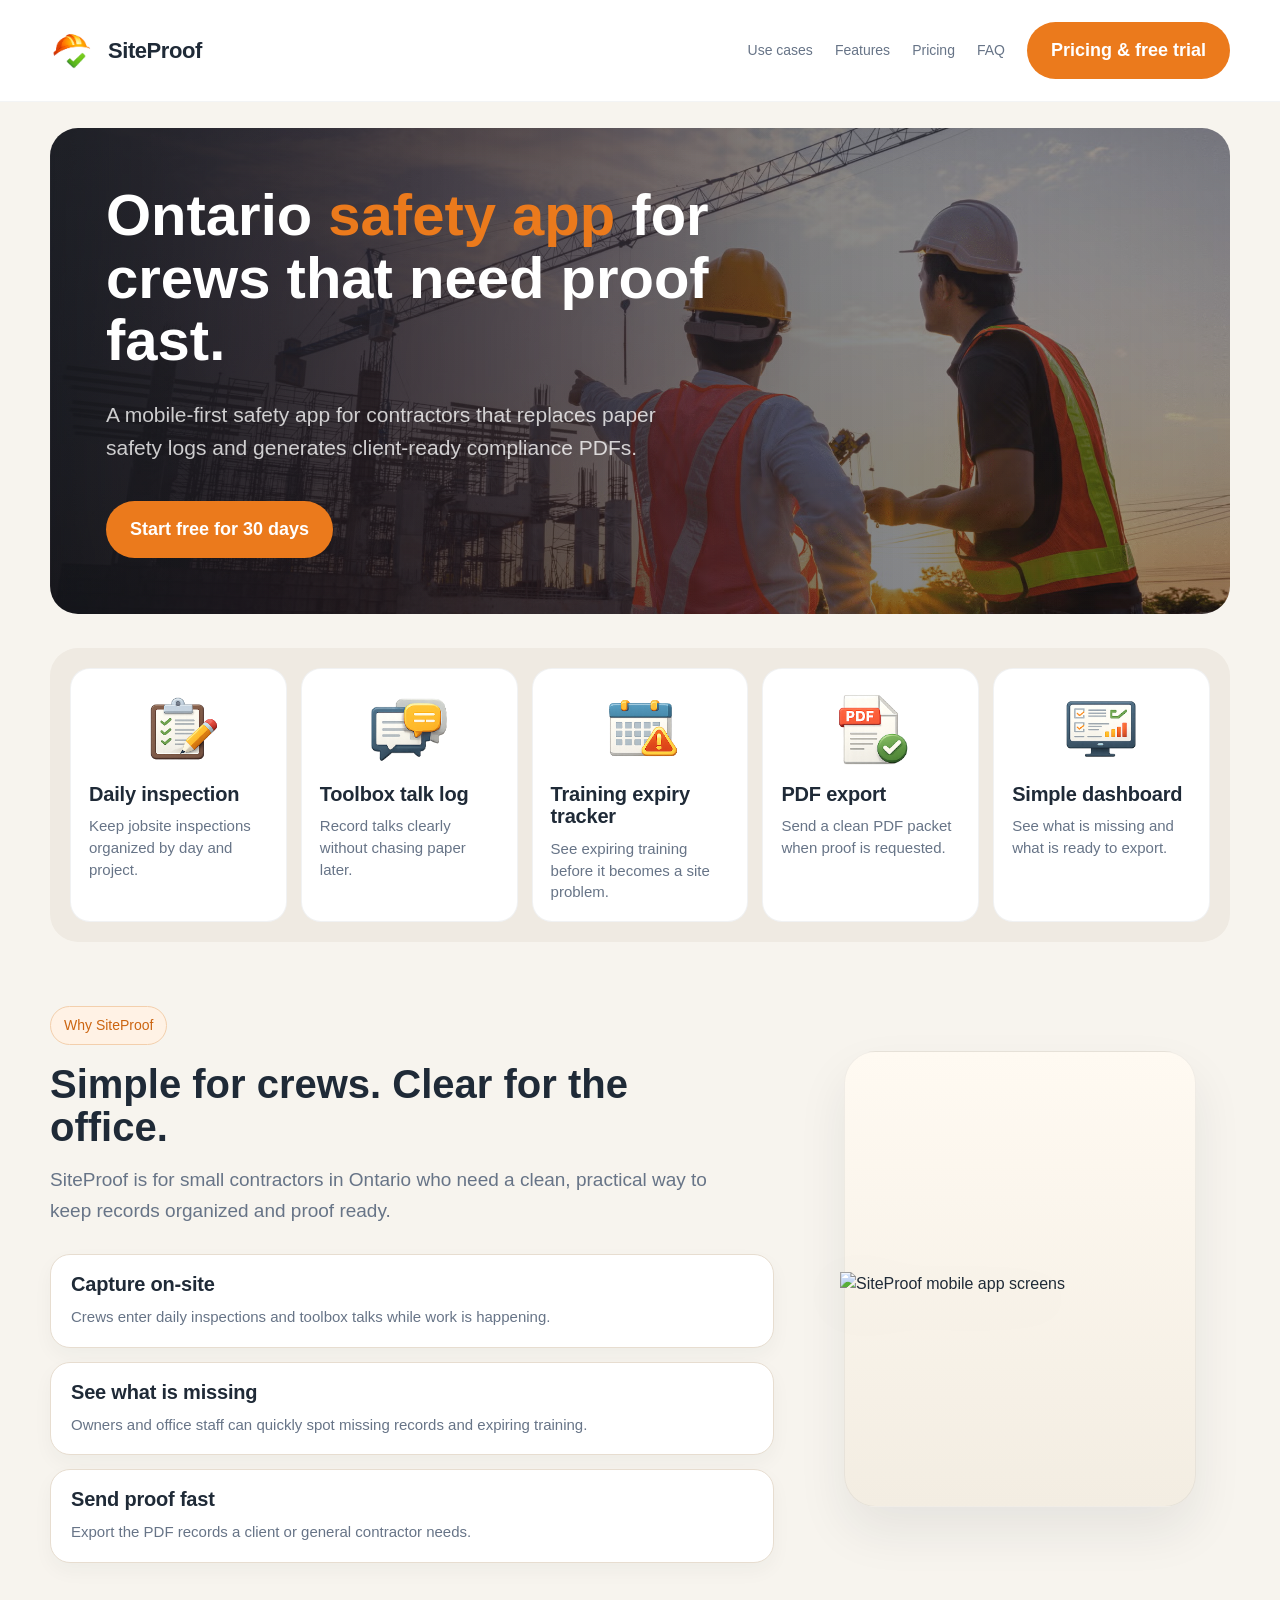
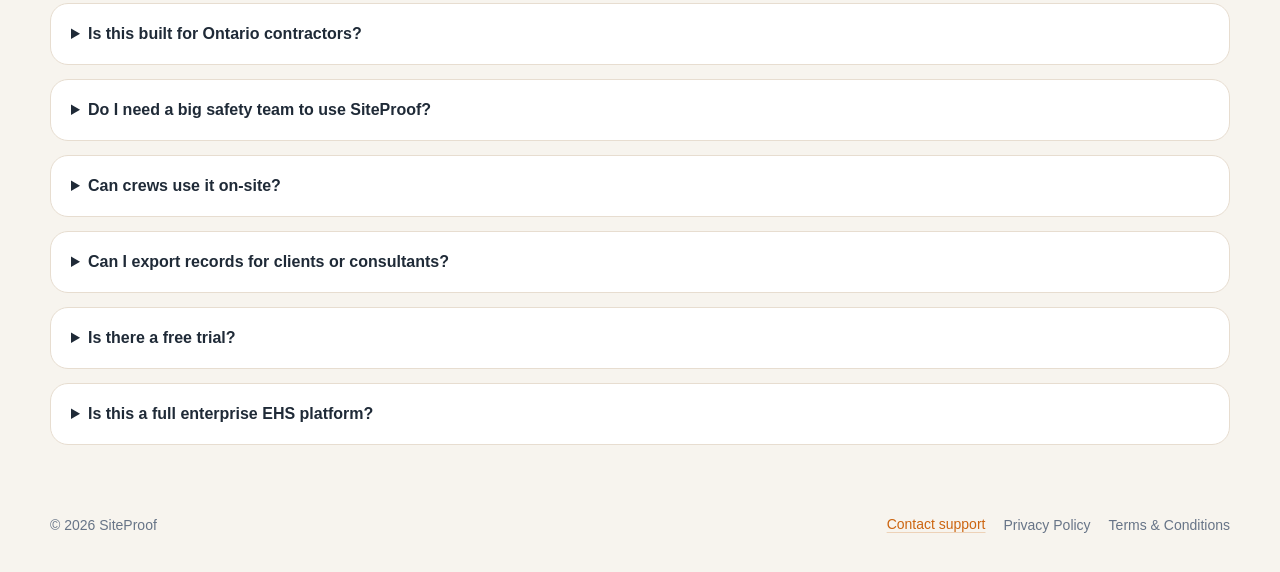
==== commit 120d5302: "Refine site branding and pricing page" ====
--- a/index.html
+++ b/index.html
@@ -36,12 +36,12 @@
   <body>
     <header class="site-header">
       <div class="container header-row">
-        <div class="brand">
-          <div class="brand-mark">SP</div>
+        <a class="brand" href="index.html" aria-label="SiteProof home">
+          <img class="brand-mark" src="assets/LogoSVG.svg" alt="SiteProof logo" />
           <div>
             <div class="brand-name">SiteProof</div>
           </div>
-        </div>
+        </a>
         <div class="mobile-header-actions">
           <a class="mobile-pricing-link" href="pricing.html" data-analytics-event="nav_click" data-analytics-label="mobile_pricing_link">Pricing</a>
           <button
@@ -174,16 +174,6 @@
             </div>
           </div>
 
-          <div class="pricing-preview-card" data-track-view="pricing_preview" data-track-view-name="pricing_preview_view">
-            <div class="eyebrow" style="color: var(--accent-dark); background: #fff2e5; border-color: #f3cfac;">Pricing</div>
-            <h3>See plans built for small crews.</h3>
-            <p>
-              View Starter and Pro pricing, compare what fits your team, and
-              choose the right free trial path.
-            </p>
-            <a class="button" href="pricing.html" data-analytics-event="cta_click" data-analytics-label="pricing_preview_view_plans">View pricing</a>
-          </div>
-
           <div id="faq" class="faq-list" data-track-view="faq" data-track-view-name="faq_view">
             <details data-analytics-event="faq_open" data-analytics-label="faq_ontario_contractors">
               <summary>Is this built for Ontario contractors?</summary>
@@ -219,10 +209,42 @@
       </section>
 
     </main>
+    <div class="contact-modal" data-contact-modal hidden>
+      <div class="contact-modal-backdrop" data-contact-close></div>
+      <div
+        class="contact-modal-panel"
+        role="dialog"
+        aria-modal="true"
+        aria-labelledby="contact-modal-title"
+      >
+        <button class="contact-modal-close" type="button" aria-label="Close support popup" data-contact-close>
+          ×
+        </button>
+        <h2 id="contact-modal-title">Contact support</h2>
+        <p>
+          This is our support email for pricing and rollout questions:
+          <strong>support@siteproof.ca</strong>
+        </p>
+        <p>
+          Tell us about your crew size or rollout needs and we’ll help with the
+          right setup.
+        </p>
+        <a
+          class="button"
+          href="mailto:support@siteproof.ca?subject=SiteProof%20Custom%20Pricing"
+          data-analytics-event="cta_click"
+          data-analytics-label="pricing_contact_support_email"
+        >
+          Email support@siteproof.ca
+        </a>
+      </div>
+    </div>
+
     <footer class="site-footer">
       <div class="container site-footer-inner">
         <div>© 2026 SiteProof</div>
         <div class="site-footer-links">
+          <button class="footer-support-link" type="button" data-contact-open data-analytics-event="cta_click" data-analytics-label="footer_contact_support">Contact support</button>
           <a href="privacy.html">Privacy Policy</a>
           <a href="terms.html">Terms &amp; Conditions</a>
         </div>
@@ -231,6 +253,9 @@
     <script>
       const mobileMenuButton = document.querySelector(".mobile-menu-button");
       const mobileNavPanel = document.querySelector(".mobile-nav-panel");
+      const contactOpenButtons = document.querySelectorAll("[data-contact-open]");
+      const contactModal = document.querySelector("[data-contact-modal]");
+      const contactCloseButtons = document.querySelectorAll("[data-contact-close]");
       const trackedViews = new Set();
       const trackedScrollMilestones = new Set();
 
@@ -291,6 +316,32 @@
       window.addEventListener("scroll", trackScrollMilestone, { passive: true });
       trackScrollMilestone();
 
+      function setContactModalState(isOpen) {
+        if (!contactModal) return;
+        contactModal.hidden = !isOpen;
+        document.body.classList.toggle("modal-open", isOpen);
+      }
+
+      if (contactOpenButtons.length && contactModal) {
+        contactOpenButtons.forEach((button) => {
+          button.addEventListener("click", () => {
+            setContactModalState(true);
+          });
+        });
+
+        contactCloseButtons.forEach((button) => {
+          button.addEventListener("click", () => {
+            setContactModalState(false);
+          });
+        });
+
+        document.addEventListener("keydown", (event) => {
+          if (event.key === "Escape" && !contactModal.hidden) {
+            setContactModalState(false);
+          }
+        });
+      }
+
       document.querySelectorAll(".faq-list details").forEach((detail) => {
         detail.addEventListener("toggle", () => {
           if (!detail.open) return;
--- a/style.css
+++ b/style.css
@@ -22,6 +22,10 @@
   line-height: 1.5;
 }
 
+body.modal-open {
+  overflow: hidden;
+}
+
 a {
   color: inherit;
   text-decoration: none;
@@ -49,25 +53,29 @@
   display: flex;
   align-items: center;
   gap: 14px;
+  color: var(--text);
+  transition: color 0.2s ease;
 }
 
 .brand-mark {
   width: 44px;
   height: 44px;
-  border-radius: 14px;
-  display: grid;
-  place-items: center;
-  background: #fff2e4;
-  border: 1px solid #f3cda7;
-  color: var(--accent);
-  font-weight: 800;
-  font-size: 18px;
+  display: block;
+  object-fit: contain;
 }
 
 .brand-name {
-  font-size: 18px;
+  font-size: 22px;
   font-weight: 800;
   line-height: 1;
+  color: var(--text);
+  letter-spacing: -0.02em;
+  transition: color 0.2s ease;
+}
+
+.brand:hover .brand-name,
+.brand:focus-visible .brand-name {
+  color: var(--accent-dark);
 }
 
 .brand-sub {
@@ -283,26 +291,29 @@
 }
 
 .page-hero {
-  padding: 32px 0 0;
+  padding: 44px 0 0;
 }
 
 .page-hero-card {
-  background: linear-gradient(135deg, #262830, #1f2028);
-  color: white;
-  border-radius: 28px;
-  padding: 48px 52px;
+  background: transparent;
+  color: var(--text);
+  border: 0;
+  border-radius: 0;
+  padding: 0;
+  text-align: center;
+}
+
+.page-hero-card h1 {
+  max-width: 760px;
+  margin: 0 auto;
 }
 
 .page-hero-card p {
-  margin: 22px 0 0;
-  color: rgba(255, 255, 255, 0.78);
+  margin: 22px auto 0;
+  color: var(--muted);
   font-size: 20px;
   line-height: 1.6;
-  max-width: 700px;
-}
-
-.page-secondary-link {
-  color: white;
+  max-width: 640px;
 }
 
 .legal-page {
@@ -364,6 +375,29 @@
   display: flex;
   align-items: center;
   gap: 18px;
+}
+
+.footer-support-link {
+  display: inline-flex;
+  align-items: center;
+  padding: 0;
+  border: 0;
+  border-radius: 0;
+  background: transparent;
+  color: var(--accent-dark);
+  font-weight: 700;
+  font: inherit;
+  line-height: 1.4;
+  cursor: pointer;
+  text-decoration: underline;
+  text-decoration-color: rgba(204, 101, 16, 0.24);
+  text-underline-offset: 0.18em;
+}
+
+.footer-support-link:hover,
+.footer-support-link:focus-visible {
+  color: var(--accent);
+  text-decoration-color: rgba(235, 122, 28, 0.45);
 }
 
 .content-head {
@@ -465,7 +499,8 @@
 .pricing {
   margin-top: 32px;
   display: grid;
-  grid-template-columns: repeat(2, 1fr);
+  grid-template-columns: minmax(0, 470px);
+  justify-content: center;
   gap: 18px;
 }
 
@@ -473,11 +508,215 @@
   background: var(--surface);
   border: 1px solid var(--line);
   border-radius: 24px;
-  padding: 28px;
+  padding: 28px 28px 30px;
 }
 
 .pricing-card-featured {
   box-shadow: 0 16px 32px rgba(31, 42, 55, 0.06);
+}
+
+.pricing-note {
+  margin: 18px auto 0;
+  max-width: 470px;
+  color: var(--muted);
+  font-size: 16px;
+  line-height: 1.6;
+  text-align: center;
+}
+
+.pricing-note-button {
+  padding: 0;
+  border: 0;
+  background: transparent;
+  color: var(--accent-dark);
+  font: inherit;
+  font-weight: 700;
+  cursor: pointer;
+}
+
+.pricing-note-button:hover,
+.pricing-note-button:focus-visible {
+  color: var(--accent);
+}
+
+.early-access-section {
+  margin-top: 56px;
+  display: grid;
+  grid-template-columns: minmax(0, 1fr) minmax(320px, 460px);
+  gap: 40px;
+  align-items: start;
+  padding: 40px;
+  border-radius: 32px;
+  background:
+    radial-gradient(circle at top left, rgba(238, 242, 255, 0.9), transparent 40%),
+    linear-gradient(180deg, #fffefd 0%, #fffaf4 100%);
+  border: 1px solid rgba(31, 42, 55, 0.06);
+  box-shadow: 0 24px 60px rgba(31, 42, 55, 0.06);
+}
+
+.early-access-copy {
+  max-width: 620px;
+}
+
+.early-access-badge {
+  display: inline-flex;
+  align-items: center;
+  padding: 10px 18px;
+  border-radius: 999px;
+  border: 1px solid #cfd8ff;
+  background: #eef2ff;
+  color: #4e73f0;
+  font-size: 14px;
+  font-weight: 700;
+}
+
+.early-access-copy h2 {
+  margin-top: 20px;
+  font-size: 52px;
+  line-height: 1.01;
+  letter-spacing: -0.04em;
+  max-width: 640px;
+}
+
+.early-access-copy p {
+  margin: 22px 0 0;
+  max-width: 620px;
+  color: var(--muted);
+  font-size: 19px;
+  line-height: 1.7;
+}
+
+.early-access-note {
+  font-size: 17px;
+}
+
+.early-access-tags {
+  display: grid;
+  grid-template-columns: repeat(2, minmax(0, max-content));
+  gap: 12px;
+  margin-top: 28px;
+}
+
+.early-access-tags span {
+  display: inline-flex;
+  align-items: center;
+  padding: 13px 18px;
+  border-radius: 999px;
+  border: 1px solid var(--line);
+  background: var(--surface);
+  box-shadow: 0 8px 18px rgba(31, 42, 55, 0.04);
+  font-weight: 700;
+  color: var(--text);
+}
+
+.early-access-card {
+  display: grid;
+  gap: 16px;
+  padding: 30px;
+  border-radius: 28px;
+  background: var(--surface);
+  border: 1px solid rgba(31, 42, 55, 0.08);
+  box-shadow: 0 18px 40px rgba(31, 42, 55, 0.08);
+}
+
+.early-access-card-label {
+  font-size: 14px;
+  font-weight: 800;
+  letter-spacing: 0.03em;
+  text-transform: uppercase;
+  color: var(--muted);
+}
+
+.early-access-input,
+.early-access-select {
+  width: 100%;
+  padding: 19px 22px;
+  border-radius: 20px;
+  border: 1px solid var(--line);
+  background: #fffdfa;
+  color: var(--text);
+  font: inherit;
+  font-size: 18px;
+}
+
+.early-access-input::placeholder {
+  color: #aaa79f;
+}
+
+.early-access-disclaimer,
+.early-access-footnote {
+  margin: 0;
+  color: var(--muted);
+  font-size: 16px;
+  line-height: 1.6;
+  text-align: center;
+}
+
+.early-access-button {
+  width: 100%;
+  padding: 18px 24px;
+  font-size: 19px;
+}
+
+.contact-modal {
+  position: fixed;
+  inset: 0;
+  z-index: 40;
+  display: grid;
+  place-items: center;
+  padding: 20px;
+}
+
+.contact-modal[hidden] {
+  display: none;
+}
+
+.contact-modal-backdrop {
+  position: absolute;
+  inset: 0;
+  background: rgba(31, 42, 55, 0.38);
+}
+
+.contact-modal-panel {
+  position: relative;
+  z-index: 1;
+  width: min(100%, 460px);
+  padding: 28px;
+  border-radius: 24px;
+  background: var(--surface);
+  border: 1px solid var(--line);
+  box-shadow: 0 24px 60px rgba(31, 42, 55, 0.18);
+}
+
+.contact-modal-panel h2 {
+  font-size: 30px;
+}
+
+.contact-modal-panel p {
+  margin: 14px 0 24px;
+  color: var(--muted);
+  font-size: 17px;
+  line-height: 1.6;
+}
+
+.contact-modal-close {
+  position: absolute;
+  top: 14px;
+  right: 14px;
+  width: 36px;
+  height: 36px;
+  border: 0;
+  border-radius: 999px;
+  background: var(--surface-soft);
+  color: var(--text);
+  font-size: 24px;
+  line-height: 1;
+  cursor: pointer;
+}
+
+.contact-modal-close:hover,
+.contact-modal-close:focus-visible {
+  background: #f3eee5;
 }
 
 .pricing-preview-card {
@@ -499,18 +738,7 @@
 }
 
 .pricing-page-content {
-  padding-top: 40px;
-}
-
-.pricing-page-head {
-  margin-bottom: 24px;
-}
-
-.pricing-support-grid {
-  margin-top: 22px;
-  display: grid;
-  grid-template-columns: repeat(3, 1fr);
-  gap: 18px;
+  padding-top: 28px;
 }
 
 .price {
@@ -531,18 +759,28 @@
 }
 
 .pricing-card ul {
-  list-style: none;
+  list-style: disc;
+  padding-left: 22px;
+  margin: 18px 0 28px;
+  display: grid;
+  gap: 12px;
+}
+
+.pricing-card li {
+  background: transparent;
+  border: 0;
+  border-radius: 0;
   padding: 0;
-  margin: 18px 0 24px;
-  display: grid;
-  gap: 10px;
-}
-
-.pricing-card li {
-  background: var(--surface-soft);
-  border: 1px solid var(--line);
-  border-radius: 14px;
-  padding: 10px 12px;
+  line-height: 1.5;
+}
+
+.pricing-card li::marker {
+  color: var(--accent);
+}
+
+.pricing-card .button {
+  display: table;
+  margin: 0 auto;
 }
 
 .faq-list {
@@ -576,7 +814,7 @@
   .use-cases-layout,
   .three-grid,
   .pricing,
-  .pricing-support-grid {
+  .early-access-section {
     grid-template-columns: 1fr;
   }
 
@@ -599,7 +837,8 @@
 
   .hero-copy p,
   .content-head p,
-  .page-hero-card p {
+  .page-hero-card p,
+  .early-access-copy p {
     font-size: 18px;
   }
 
@@ -640,6 +879,10 @@
 @media (max-width: 640px) {
   .container {
     width: min(var(--max), calc(100% - 20px));
+  }
+
+  .pricing-page-content .container {
+    width: min(var(--max), calc(100% - 34px));
   }
 
   .site-header {
@@ -745,8 +988,68 @@
   }
 
   .page-hero-card {
-    padding: 28px 24px;
+    padding: 0;
+  }
+
+  .pricing {
+    grid-template-columns: minmax(0, 100%);
+  }
+
+  .pricing-card {
+    padding: 24px 22px 26px;
+  }
+
+  .pricing-note {
+    max-width: 100%;
+    padding: 0 6px;
+  }
+
+  .early-access-section {
+    margin-top: 42px;
+    gap: 22px;
+    padding: 26px 22px;
+    border-radius: 26px;
+  }
+
+  .early-access-copy h2 {
+    margin-top: 16px;
+    font-size: 34px;
+    line-height: 1.05;
+  }
+
+  .early-access-copy p {
+    margin-top: 16px;
+    font-size: 17px;
+    line-height: 1.65;
+  }
+
+  .early-access-tags {
+    grid-template-columns: 1fr;
+    gap: 10px;
+    margin-top: 22px;
+  }
+
+  .early-access-tags span {
+    width: 100%;
+    justify-content: center;
+    padding: 12px 14px;
+    text-align: center;
+  }
+
+  .early-access-card {
+    padding: 22px;
     border-radius: 24px;
+  }
+
+  .early-access-input,
+  .early-access-select {
+    padding: 17px 18px;
+    border-radius: 18px;
+    font-size: 17px;
+  }
+
+  .early-access-button {
+    font-size: 18px;
   }
 
   .legal-shell {
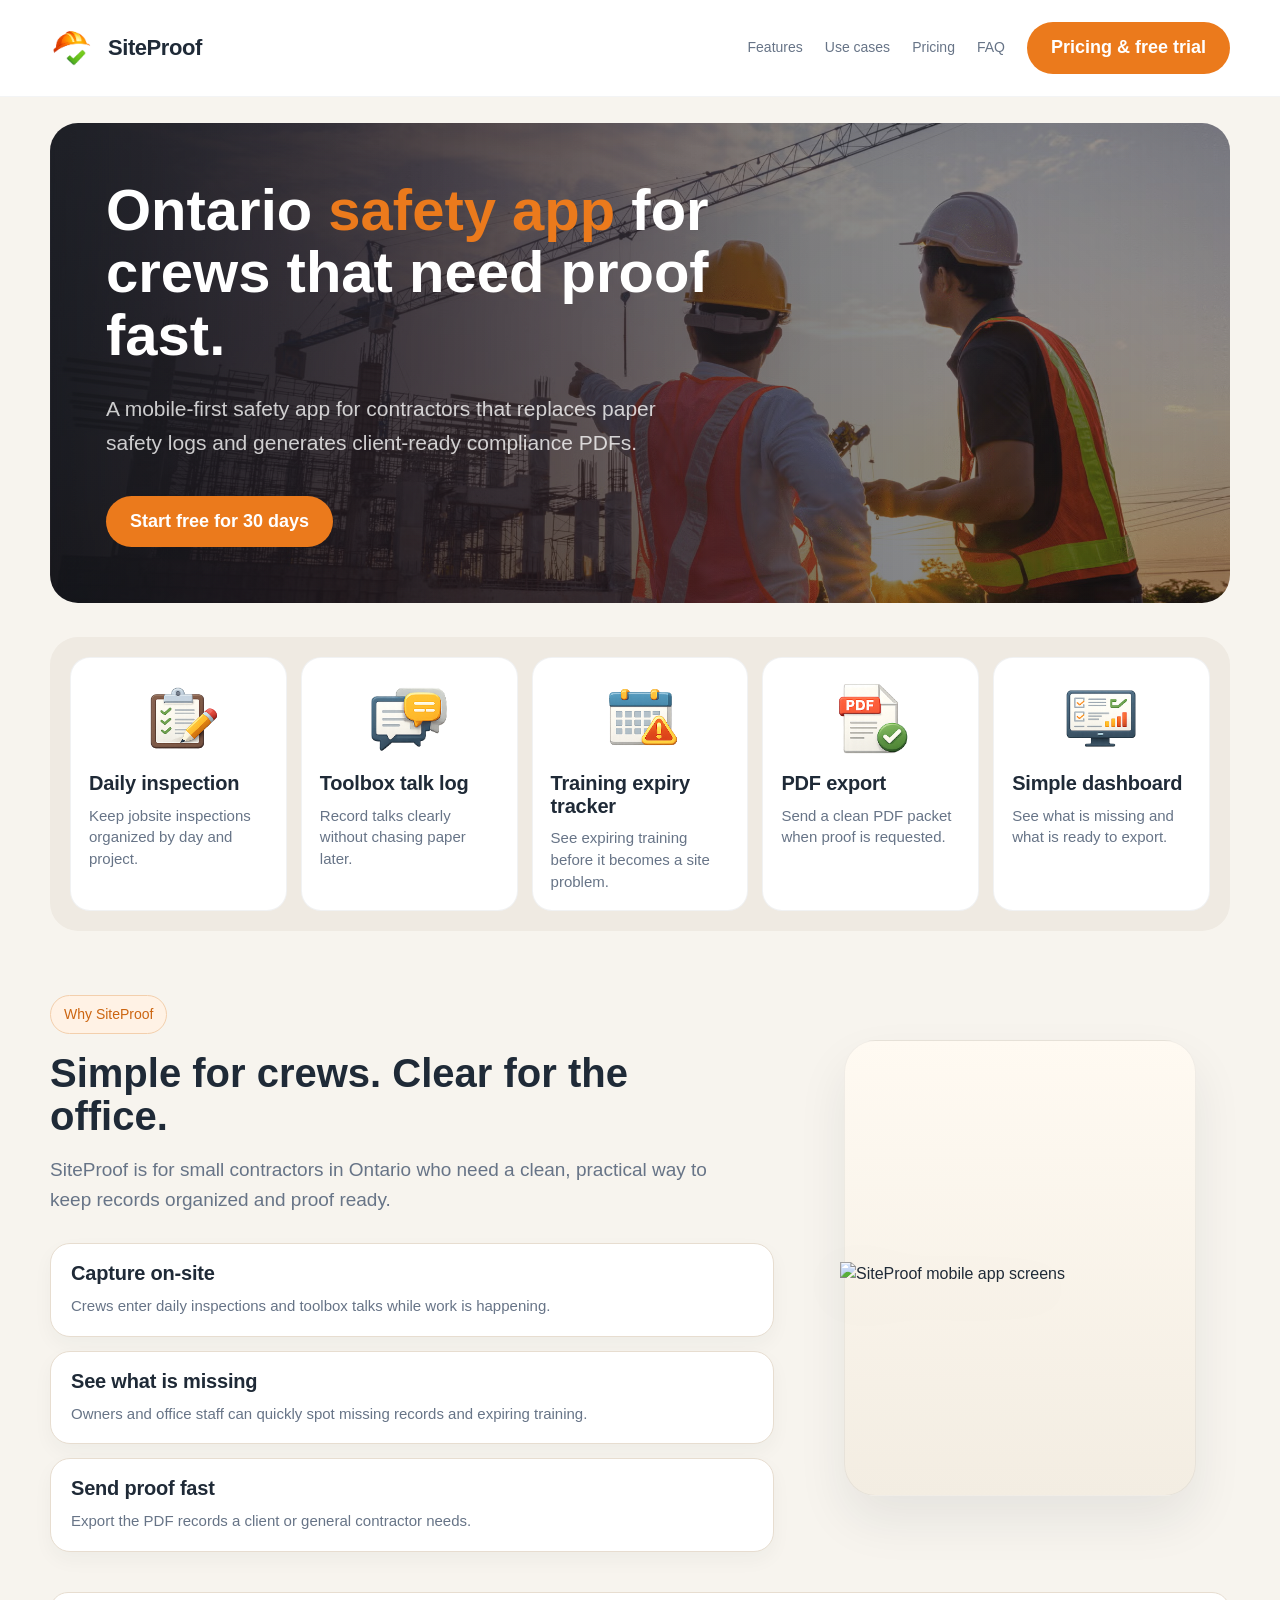
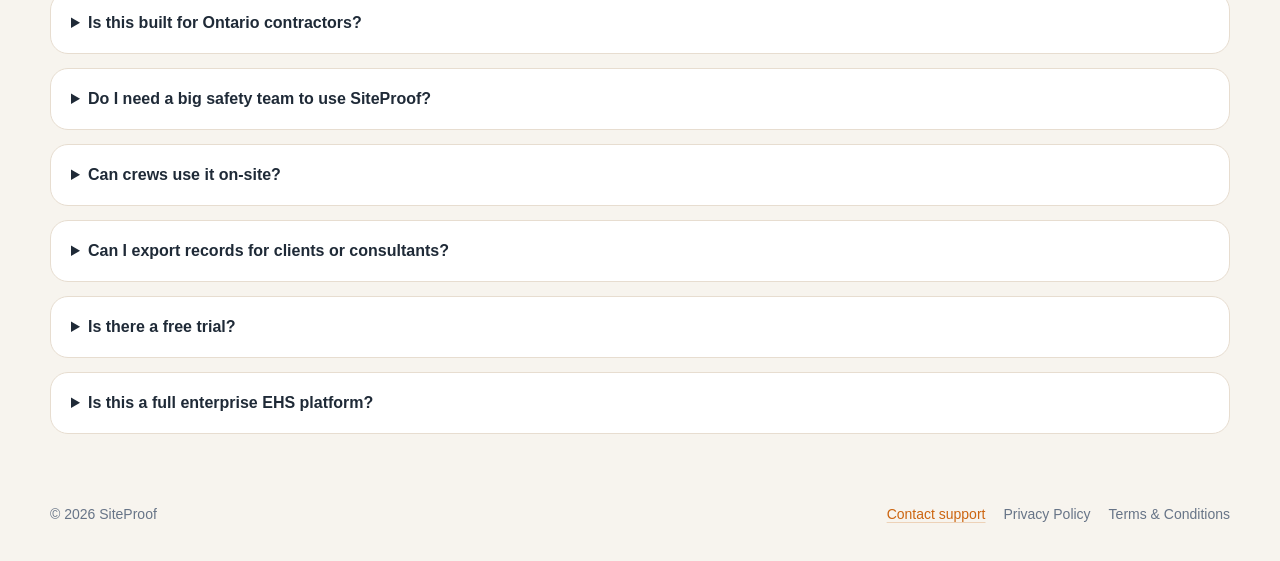
==== commit 25773dc9: "Add feature modal interactions and analytics tracking" ====
--- a/index.html
+++ b/index.html
@@ -36,7 +36,7 @@
   <body>
     <header class="site-header">
       <div class="container header-row">
-        <a class="brand" href="index.html" aria-label="SiteProof home">
+        <a class="brand" href="index.html" aria-label="SiteProof home" data-analytics-event="nav_click" data-analytics-label="brand_home">
           <img class="brand-mark" src="assets/LogoSVG.svg" alt="SiteProof logo" />
           <div>
             <div class="brand-name">SiteProof</div>
@@ -57,8 +57,8 @@
           </button>
         </div>
         <nav class="nav">
+          <a href="#features" data-analytics-event="nav_click" data-analytics-label="desktop_features">Features</a>
           <a href="#use-cases" data-analytics-event="nav_click" data-analytics-label="desktop_use_cases">Use cases</a>
-          <a href="#features" data-analytics-event="nav_click" data-analytics-label="desktop_features">Features</a>
           <a href="pricing.html" data-analytics-event="nav_click" data-analytics-label="desktop_pricing">Pricing</a>
           <a href="#faq" data-analytics-event="nav_click" data-analytics-label="desktop_faq">FAQ</a>
           <a class="button" href="pricing.html" data-analytics-event="cta_click" data-analytics-label="desktop_pricing_free_trial">Pricing &amp; free trial</a>
@@ -66,8 +66,8 @@
       </div>
       <div class="container">
         <div class="mobile-nav-panel" id="mobile-nav-panel" hidden>
+          <a href="#features" data-analytics-event="nav_click" data-analytics-label="mobile_menu_features">Features</a>
           <a href="#use-cases" data-analytics-event="nav_click" data-analytics-label="mobile_menu_use_cases">Use cases</a>
-          <a href="#features" data-analytics-event="nav_click" data-analytics-label="mobile_menu_features">Features</a>
           <a href="#faq" data-analytics-event="nav_click" data-analytics-label="mobile_menu_faq">FAQ</a>
           <a class="button" href="pricing.html" data-analytics-event="cta_click" data-analytics-label="mobile_menu_pricing_free_trial">Pricing &amp; free trial</a>
         </div>
@@ -95,7 +95,7 @@
       <section id="features" class="section tiles-wrap" data-track-view="features" data-track-view-name="features_view">
         <div class="container tiles-shell">
           <div class="tiles-grid">
-            <div class="tile">
+            <div class="tile" data-feature="inspection" role="button" tabindex="0" aria-haspopup="dialog">
               <div class="tile-icon" aria-hidden="true">
                 <img src="assets/FeaturesIcons/Slice%201.svg" alt="" />
               </div>
@@ -103,7 +103,7 @@
               <p>Keep jobsite inspections organized by day and project.</p>
             </div>
 
-            <div class="tile">
+            <div class="tile" data-feature="toolbox" role="button" tabindex="0" aria-haspopup="dialog">
               <div class="tile-icon" aria-hidden="true">
                 <img src="assets/FeaturesIcons/Slice%202.svg" alt="" />
               </div>
@@ -111,7 +111,7 @@
               <p>Record talks clearly without chasing paper later.</p>
             </div>
 
-            <div class="tile">
+            <div class="tile" data-feature="training" role="button" tabindex="0" aria-haspopup="dialog">
               <div class="tile-icon" aria-hidden="true">
                 <img src="assets/FeaturesIcons/Slice%203.svg" alt="" />
               </div>
@@ -119,7 +119,7 @@
               <p>See expiring training before it becomes a site problem.</p>
             </div>
 
-            <div class="tile">
+            <div class="tile" data-feature="pdf" role="button" tabindex="0" aria-haspopup="dialog">
               <div class="tile-icon" aria-hidden="true">
                 <img src="assets/FeaturesIcons/Slice%204.svg" alt="" />
               </div>
@@ -127,7 +127,7 @@
               <p>Send a clean PDF packet when proof is requested.</p>
             </div>
 
-            <div class="tile">
+            <div class="tile" data-feature="dashboard" role="button" tabindex="0" aria-haspopup="dialog">
               <div class="tile-icon" aria-hidden="true">
                 <img src="assets/FeaturesIcons/Slice%205.svg" alt="" />
               </div>
@@ -240,13 +240,35 @@
       </div>
     </div>
 
+    <div class="feature-modal" data-feature-modal hidden>
+      <div class="feature-modal-backdrop" data-feature-close></div>
+      <div
+        class="feature-modal-panel"
+        role="dialog"
+        aria-modal="true"
+        aria-labelledby="feature-modal-title"
+      >
+        <button class="feature-modal-close" type="button" aria-label="Close feature details" data-feature-close>
+          ×
+        </button>
+        <div class="feature-modal-eyebrow">Feature details</div>
+        <h2 id="feature-modal-title"></h2>
+        <p class="feature-modal-summary" data-feature-summary></p>
+        <ul class="feature-modal-list" data-feature-list></ul>
+        <div class="feature-modal-why">
+          <h3>Why it matters</h3>
+          <p data-feature-why></p>
+        </div>
+      </div>
+    </div>
+
     <footer class="site-footer">
       <div class="container site-footer-inner">
         <div>© 2026 SiteProof</div>
         <div class="site-footer-links">
           <button class="footer-support-link" type="button" data-contact-open data-analytics-event="cta_click" data-analytics-label="footer_contact_support">Contact support</button>
-          <a href="privacy.html">Privacy Policy</a>
-          <a href="terms.html">Terms &amp; Conditions</a>
+          <a href="privacy.html" data-analytics-event="nav_click" data-analytics-label="footer_privacy_policy">Privacy Policy</a>
+          <a href="terms.html" data-analytics-event="nav_click" data-analytics-label="footer_terms_conditions">Terms &amp; Conditions</a>
         </div>
       </div>
     </footer>
@@ -256,8 +278,81 @@
       const contactOpenButtons = document.querySelectorAll("[data-contact-open]");
       const contactModal = document.querySelector("[data-contact-modal]");
       const contactCloseButtons = document.querySelectorAll("[data-contact-close]");
+      const featureTiles = document.querySelectorAll(".tile[data-feature]");
+      const featureModal = document.querySelector("[data-feature-modal]");
+      const featureCloseButtons = document.querySelectorAll("[data-feature-close]");
+      const featureModalTitle = document.getElementById("feature-modal-title");
+      const featureModalSummary = document.querySelector("[data-feature-summary]");
+      const featureModalList = document.querySelector("[data-feature-list]");
+      const featureModalWhy = document.querySelector("[data-feature-why]");
       const trackedViews = new Set();
       const trackedScrollMilestones = new Set();
+      let activeFeatureTile = null;
+
+      const featureContent = {
+        inspection: {
+          title: "Daily inspection",
+          summary: "Log jobsite inspections in seconds, even without internet.",
+          details: [
+            "Create daily inspection forms directly on-site",
+            "Works offline with no connection required",
+            "Automatically syncs when back online",
+            "Add photos with timestamp and context",
+            "Select project, date, and inspector quickly",
+            "Access all past inspections anytime",
+          ],
+          why: "Crews can complete inspections anywhere without worrying about signal.",
+        },
+        toolbox: {
+          title: "Toolbox talk log",
+          summary: "Record safety talks instantly, with or without connection.",
+          details: [
+            "Log toolbox talks in under a minute",
+            "Works offline on job sites with poor signal",
+            "Syncs automatically once connected",
+            "Add topic, notes, and attendees quickly",
+            "Attach photos or supporting info",
+            "Keep talks organized by date and project",
+          ],
+          why: "No missed records, even on remote sites.",
+        },
+        training: {
+          title: "Training expiry tracker",
+          summary: "Stay ahead of expiring certifications with a simple, clear view.",
+          details: [
+            "Track worker certifications and expiry dates",
+            "See upcoming expirations in one place",
+            "Highlight expired or missing training",
+            "Maintain a centralized training list",
+            "Access records anytime after sync",
+          ],
+          why: "Avoid last-minute compliance issues and delays.",
+        },
+        pdf: {
+          title: "PDF export",
+          summary: "Generate a clean compliance packet instantly when proof is requested.",
+          details: [
+            "Export inspections, talks, hazards, and training into one PDF",
+            "Automatically organized by project and date",
+            "Generate professional, client-ready documents",
+            "Share with clients, consultants, or GCs quickly",
+            "No manual compiling required",
+          ],
+          why: "When someone asks for proof, you are ready in minutes.",
+        },
+        dashboard: {
+          title: "Simple dashboard",
+          summary: "See what is missing and what is ready without digging.",
+          details: [
+            "View missing inspections or incomplete records",
+            "See expiring training at a glance",
+            "Track recent activity across projects",
+            "Access and export documents quickly",
+            "Data updates after offline sync",
+          ],
+          why: "Stay in control without complex systems or spreadsheets.",
+        },
+      };
 
       function trackAnalyticsEvent(eventName, params = {}) {
         if (typeof window.gtag === "function") {
@@ -319,7 +414,37 @@
       function setContactModalState(isOpen) {
         if (!contactModal) return;
         contactModal.hidden = !isOpen;
-        document.body.classList.toggle("modal-open", isOpen);
+        document.body.classList.toggle(
+          "modal-open",
+          isOpen || (featureModal && !featureModal.hidden)
+        );
+      }
+
+      function setFeatureModalState(isOpen) {
+        if (!featureModal) return;
+        featureModal.hidden = !isOpen;
+        document.body.classList.toggle(
+          "modal-open",
+          isOpen || (contactModal && !contactModal.hidden)
+        );
+        if (!isOpen && activeFeatureTile) {
+          activeFeatureTile.classList.remove("tile-active");
+          activeFeatureTile = null;
+        }
+      }
+
+      function renderFeatureModal(featureKey) {
+        const feature = featureContent[featureKey];
+        if (!feature || !featureModalTitle || !featureModalSummary || !featureModalList || !featureModalWhy) {
+          return;
+        }
+
+        featureModalTitle.textContent = feature.title;
+        featureModalSummary.textContent = feature.summary;
+        featureModalWhy.textContent = feature.why;
+        featureModalList.innerHTML = feature.details
+          .map((detail) => `<li>${detail}</li>`)
+          .join("");
       }
 
       if (contactOpenButtons.length && contactModal) {
@@ -331,13 +456,71 @@
 
         contactCloseButtons.forEach((button) => {
           button.addEventListener("click", () => {
+            trackAnalyticsEvent("contact_modal_close", {
+              event_category: "landing_page",
+              close_method: button.classList.contains("contact-modal-close") ? "button" : "backdrop",
+            });
             setContactModalState(false);
           });
         });
 
         document.addEventListener("keydown", (event) => {
           if (event.key === "Escape" && !contactModal.hidden) {
+            trackAnalyticsEvent("contact_modal_close", {
+              event_category: "landing_page",
+              close_method: "escape",
+            });
             setContactModalState(false);
+          }
+        });
+      }
+
+      if (featureTiles.length && featureModal) {
+        featureTiles.forEach((tile) => {
+          const openFeatureModal = () => {
+            const featureKey = tile.dataset.feature;
+            if (!featureKey) return;
+            if (activeFeatureTile) {
+              activeFeatureTile.classList.remove("tile-active");
+            }
+            activeFeatureTile = tile;
+            tile.classList.add("tile-active");
+            renderFeatureModal(featureKey);
+            setFeatureModalState(true);
+            trackAnalyticsEvent("feature_modal_open", {
+              event_category: "landing_page",
+              feature: featureKey,
+            });
+          };
+
+          tile.addEventListener("click", openFeatureModal);
+          tile.addEventListener("keydown", (event) => {
+            if (event.key === "Enter" || event.key === " ") {
+              event.preventDefault();
+              openFeatureModal();
+            }
+          });
+        });
+
+        featureCloseButtons.forEach((button) => {
+          button.addEventListener("click", () => {
+            trackAnalyticsEvent("feature_modal_close", {
+              event_category: "landing_page",
+              feature: activeFeatureTile?.dataset.feature || "",
+              close_method: button.classList.contains("feature-modal-close") ? "button" : "backdrop",
+            });
+            setFeatureModalState(false);
+          });
+        });
+
+        document.addEventListener("keydown", (event) => {
+          if (event.key === "Escape" && !featureModal.hidden) {
+            trackAnalyticsEvent("feature_modal_close", {
+              event_category: "landing_page",
+              feature: activeFeatureTile?.dataset.feature || "",
+              close_method: "escape",
+            });
+            setFeatureModalState(false);
           }
         });
       }
--- a/style.css
+++ b/style.css
@@ -185,11 +185,18 @@
 .button {
   display: inline-block;
   padding: 15px 24px;
+  border: 0;
   border-radius: 999px;
   background: var(--accent);
   color: white;
+  font: inherit;
   font-weight: 800;
   font-size: 18px;
+  line-height: 1.2;
+  cursor: pointer;
+  appearance: none;
+  -webkit-appearance: none;
+  box-shadow: none;
   transition: 0.2s ease;
 }
 
@@ -251,6 +258,21 @@
   border-radius: 20px;
   padding: 20px 18px 18px;
   min-height: 0;
+  cursor: pointer;
+  transition: transform 0.18s ease, border-color 0.18s ease, box-shadow 0.18s ease;
+}
+
+.tile:hover,
+.tile:focus-visible,
+.tile-active {
+  transform: translateY(-2px);
+  border-color: rgba(235, 122, 28, 0.35);
+  box-shadow: 0 12px 28px rgba(31, 42, 55, 0.08);
+}
+
+.tile:focus-visible {
+  outline: 2px solid rgba(235, 122, 28, 0.28);
+  outline-offset: 2px;
 }
 
 .tile-icon {
@@ -592,21 +614,22 @@
 
 .early-access-tags {
   display: grid;
-  grid-template-columns: repeat(2, minmax(0, max-content));
-  gap: 12px;
+  gap: 14px;
   margin-top: 28px;
-}
-
-.early-access-tags span {
-  display: inline-flex;
-  align-items: center;
-  padding: 13px 18px;
-  border-radius: 999px;
-  border: 1px solid var(--line);
-  background: var(--surface);
-  box-shadow: 0 8px 18px rgba(31, 42, 55, 0.04);
+  padding: 0;
+  list-style: disc;
+  padding-left: 22px;
+}
+
+.early-access-tags li {
+  color: var(--text);
+  font-size: 18px;
   font-weight: 700;
-  color: var(--text);
+  line-height: 1.5;
+}
+
+.early-access-tags li::marker {
+  color: var(--accent);
 }
 
 .early-access-card {
@@ -717,6 +740,129 @@
 .contact-modal-close:hover,
 .contact-modal-close:focus-visible {
   background: #f3eee5;
+}
+
+.feature-modal {
+  position: fixed;
+  inset: 0;
+  z-index: 45;
+  display: grid;
+  place-items: center;
+  padding: 20px;
+}
+
+.feature-modal[hidden] {
+  display: none;
+}
+
+.feature-modal-backdrop {
+  position: absolute;
+  inset: 0;
+  background: rgba(31, 42, 55, 0.46);
+}
+
+.feature-modal-panel {
+  position: relative;
+  z-index: 1;
+  width: min(100%, 620px);
+  padding: 30px 28px 28px;
+  border-radius: 26px;
+  border: 1px solid rgba(255, 255, 255, 0.06);
+  background: linear-gradient(180deg, #2b313b 0%, #212833 100%);
+  box-shadow: 0 28px 70px rgba(0, 0, 0, 0.34);
+  color: white;
+  animation: featureModalIn 0.2s ease-out;
+}
+
+.feature-modal-eyebrow {
+  display: inline-flex;
+  align-items: center;
+  padding: 8px 13px;
+  border-radius: 999px;
+  background: rgba(235, 122, 28, 0.14);
+  border: 1px solid rgba(235, 122, 28, 0.28);
+  color: #ffcb98;
+  font-size: 13px;
+  font-weight: 700;
+}
+
+.feature-modal-panel h2 {
+  margin-top: 18px;
+  font-size: 34px;
+  line-height: 1.04;
+  letter-spacing: -0.03em;
+}
+
+.feature-modal-summary {
+  margin: 14px 0 0;
+  color: rgba(255, 255, 255, 0.8);
+  font-size: 19px;
+  line-height: 1.55;
+}
+
+.feature-modal-list {
+  margin: 22px 0 0;
+  padding-left: 22px;
+  display: grid;
+  gap: 10px;
+}
+
+.feature-modal-list li {
+  color: rgba(255, 255, 255, 0.84);
+  line-height: 1.55;
+}
+
+.feature-modal-list li::marker {
+  color: var(--accent);
+}
+
+.feature-modal-why {
+  margin-top: 24px;
+  padding-top: 18px;
+  border-top: 1px solid rgba(255, 255, 255, 0.1);
+}
+
+.feature-modal-why h3 {
+  font-size: 16px;
+  letter-spacing: 0.01em;
+}
+
+.feature-modal-why p {
+  margin: 10px 0 0;
+  color: #ffd2a8;
+  line-height: 1.55;
+}
+
+.feature-modal-close {
+  position: absolute;
+  top: 14px;
+  right: 14px;
+  width: 38px;
+  height: 38px;
+  border: 0;
+  border-radius: 999px;
+  background: rgba(255, 255, 255, 0.08);
+  color: white;
+  font-size: 24px;
+  line-height: 1;
+  cursor: pointer;
+}
+
+.feature-modal-close:hover,
+.feature-modal-close:focus-visible {
+  background: rgba(255, 255, 255, 0.14);
+}
+
+@keyframes featureModalIn {
+  from {
+    opacity: 0;
+    transform: translateY(8px) scale(0.98);
+  }
+
+  to {
+    opacity: 1;
+    transform: translateY(0) scale(1);
+  }
 }
 
 .pricing-preview-card {
@@ -1024,16 +1170,13 @@
   }
 
   .early-access-tags {
-    grid-template-columns: 1fr;
     gap: 10px;
     margin-top: 22px;
-  }
-
-  .early-access-tags span {
-    width: 100%;
-    justify-content: center;
-    padding: 12px 14px;
-    text-align: center;
+    padding-left: 20px;
+  }
+
+  .early-access-tags li {
+    font-size: 17px;
   }
 
   .early-access-card {
@@ -1057,6 +1200,20 @@
     border-radius: 24px;
   }
 
+  .feature-modal-panel {
+    padding: 24px 20px 22px;
+    border-radius: 22px;
+  }
+
+  .feature-modal-panel h2 {
+    margin-top: 16px;
+    font-size: 28px;
+  }
+
+  .feature-modal-summary {
+    font-size: 17px;
+  }
+
   .hero-shell {
     border-radius: 24px;
     background:
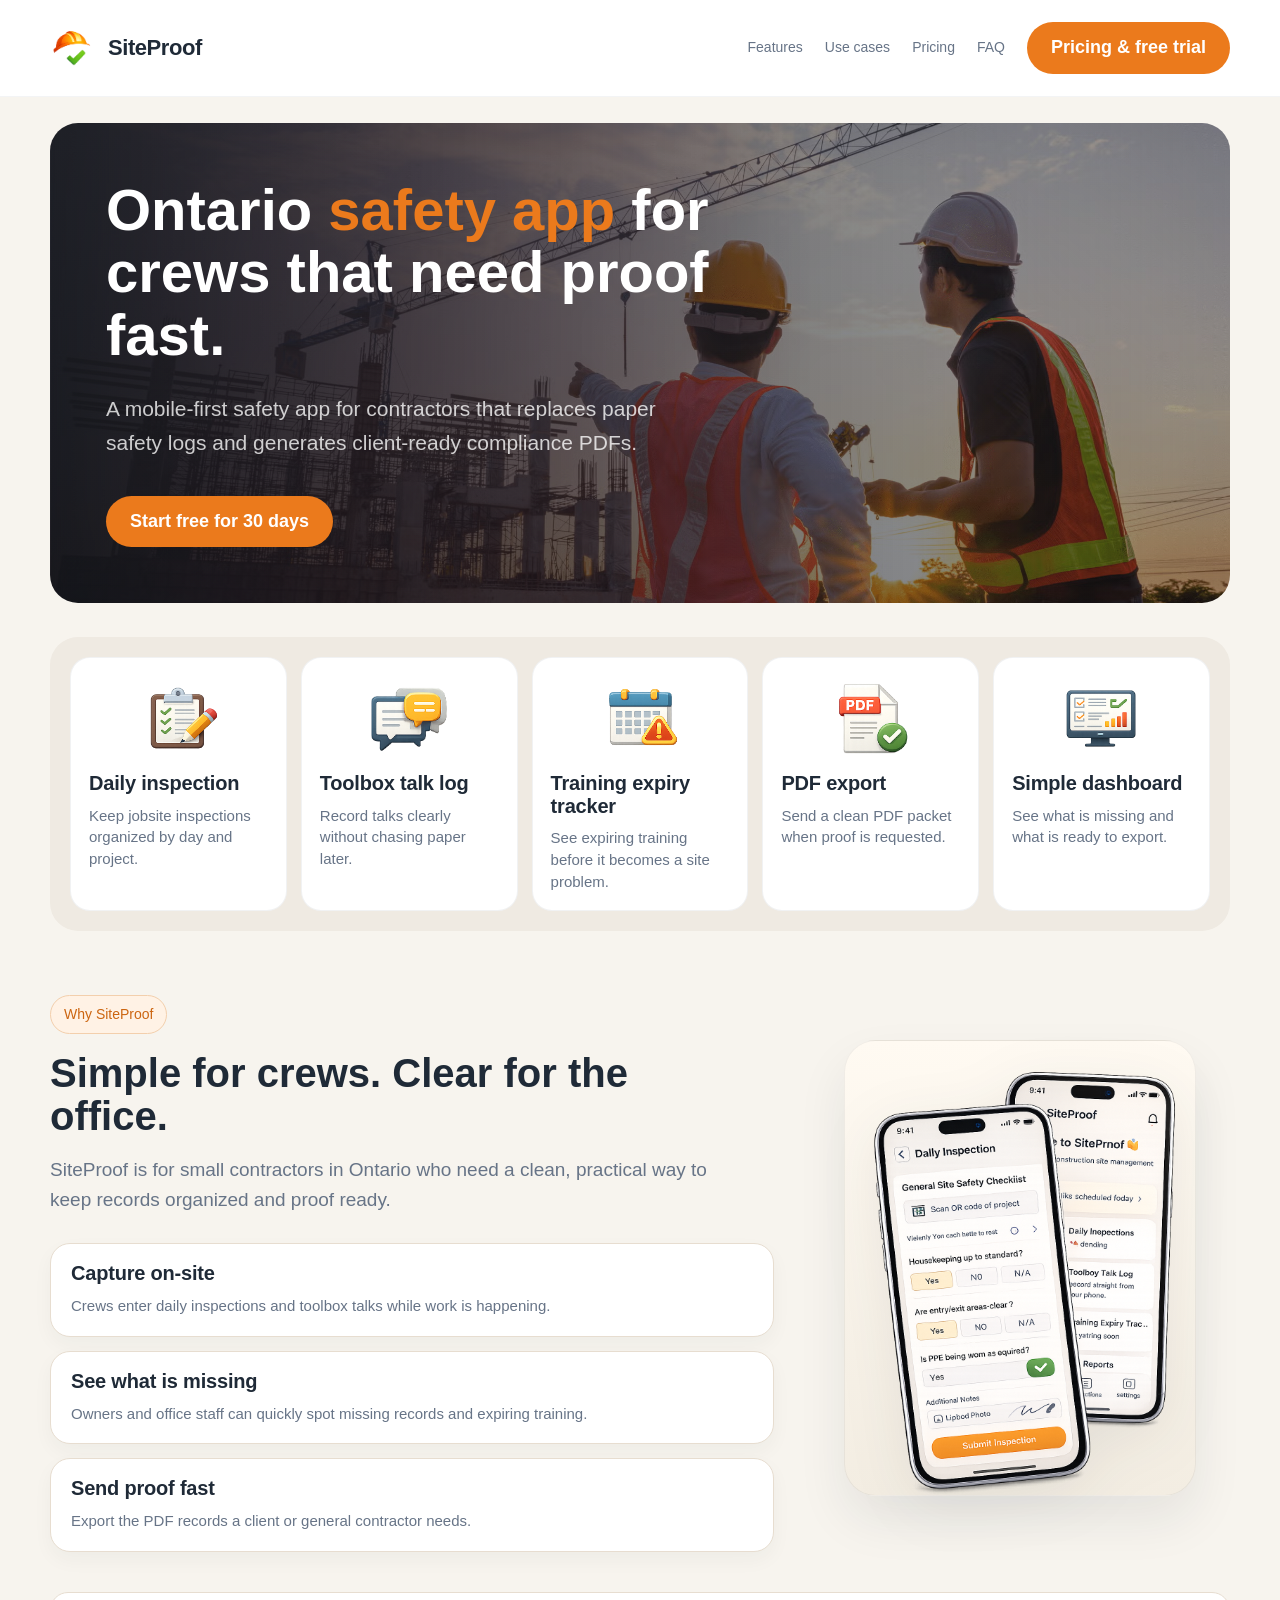
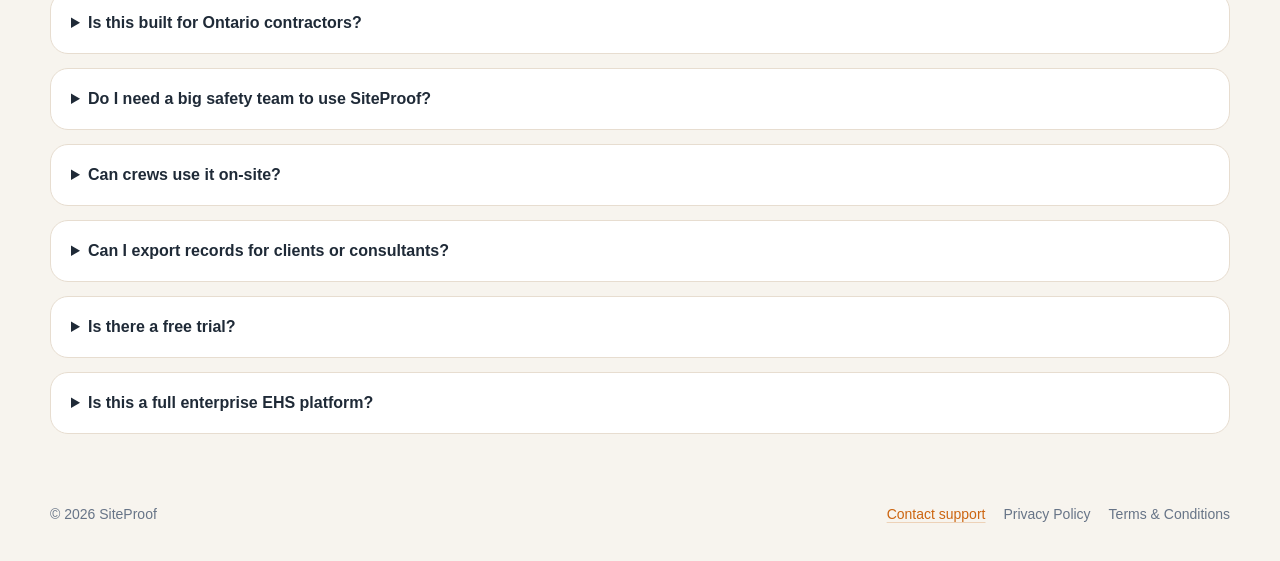
==== commit c93328a3: "Fix mobile app image path on landing page" ====
--- a/index.html
+++ b/index.html
@@ -170,7 +170,7 @@
             </div>
 
             <div class="use-cases-visual" data-track-view="app_preview" data-track-view-name="app_preview_view">
-              <img src="assets/mobileImages.png" alt="SiteProof mobile app screens" />
+              <img src="assets/mobileimages.png" alt="SiteProof mobile app screens" />
             </div>
           </div>
 
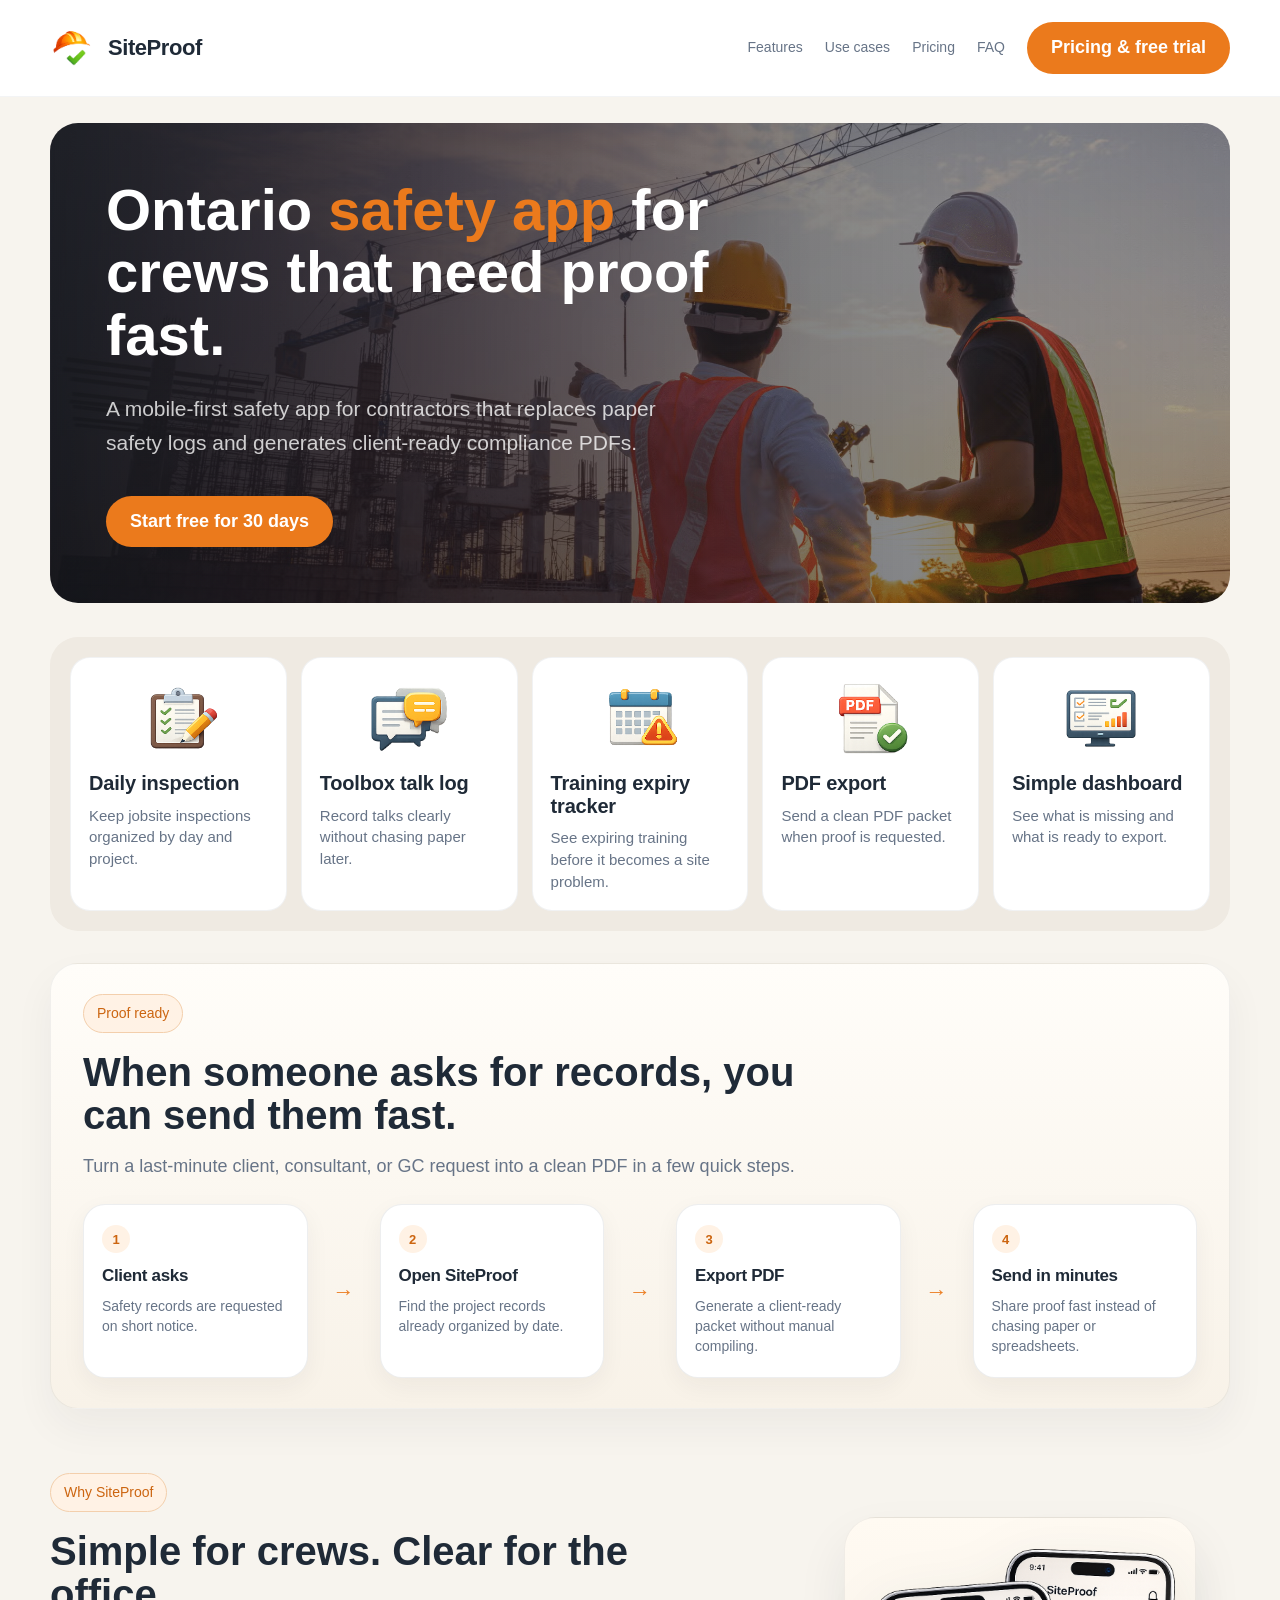
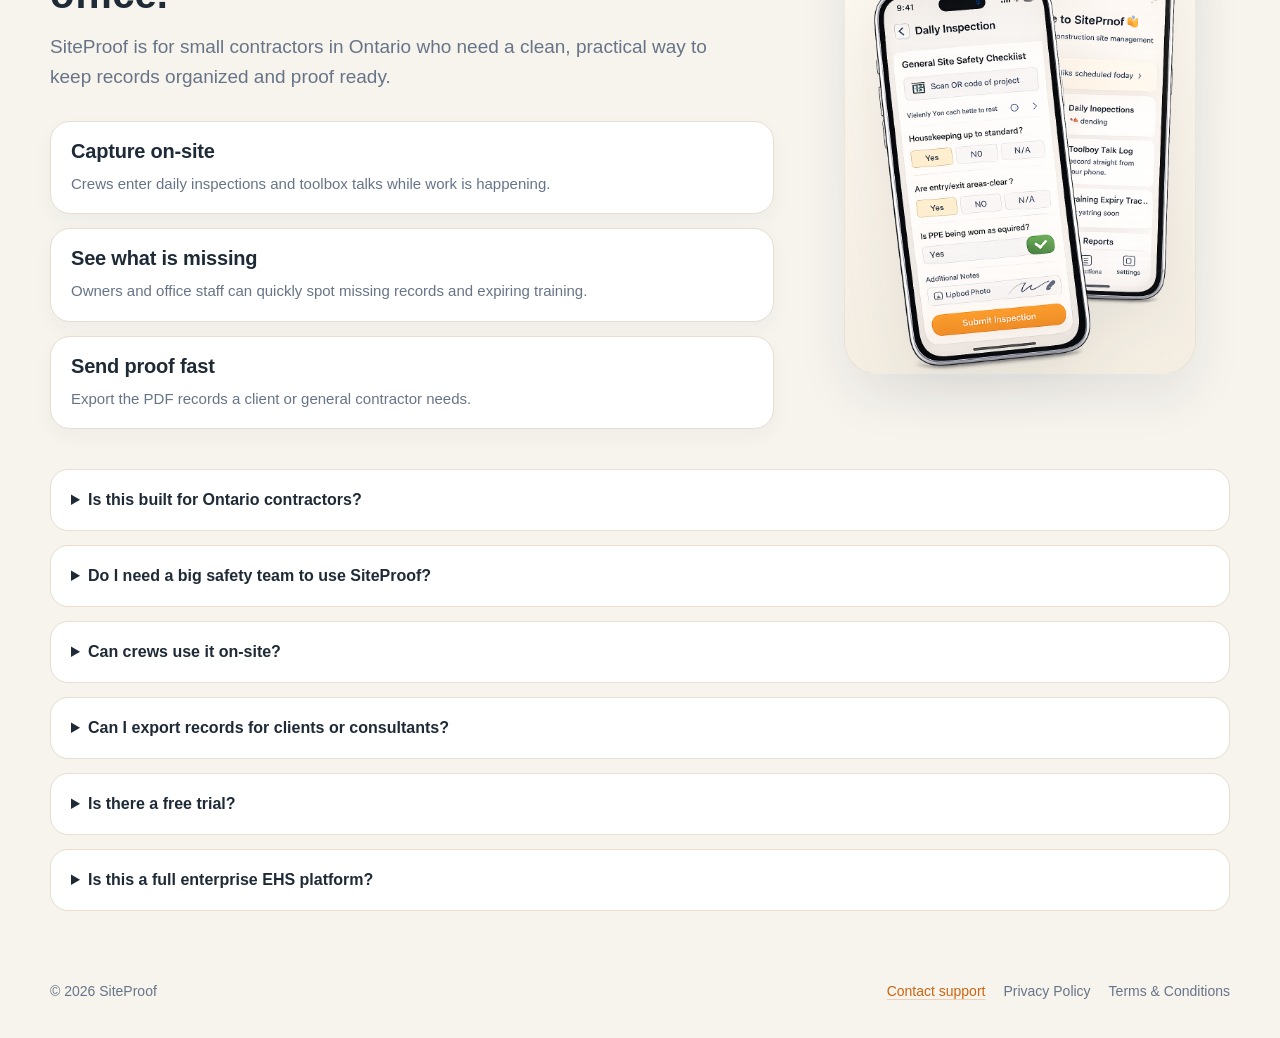
==== commit 4ee2af4a: "Add proof scenario section to landing page" ====
--- a/index.html
+++ b/index.html
@@ -58,7 +58,7 @@
         </div>
         <nav class="nav">
           <a href="#features" data-analytics-event="nav_click" data-analytics-label="desktop_features">Features</a>
-          <a href="#use-cases" data-analytics-event="nav_click" data-analytics-label="desktop_use_cases">Use cases</a>
+          <a href="#proof-scenario" data-analytics-event="nav_click" data-analytics-label="desktop_use_cases">Use cases</a>
           <a href="pricing.html" data-analytics-event="nav_click" data-analytics-label="desktop_pricing">Pricing</a>
           <a href="#faq" data-analytics-event="nav_click" data-analytics-label="desktop_faq">FAQ</a>
           <a class="button" href="pricing.html" data-analytics-event="cta_click" data-analytics-label="desktop_pricing_free_trial">Pricing &amp; free trial</a>
@@ -67,7 +67,7 @@
       <div class="container">
         <div class="mobile-nav-panel" id="mobile-nav-panel" hidden>
           <a href="#features" data-analytics-event="nav_click" data-analytics-label="mobile_menu_features">Features</a>
-          <a href="#use-cases" data-analytics-event="nav_click" data-analytics-label="mobile_menu_use_cases">Use cases</a>
+          <a href="#proof-scenario" data-analytics-event="nav_click" data-analytics-label="mobile_menu_use_cases">Use cases</a>
           <a href="#faq" data-analytics-event="nav_click" data-analytics-label="mobile_menu_faq">FAQ</a>
           <a class="button" href="pricing.html" data-analytics-event="cta_click" data-analytics-label="mobile_menu_pricing_free_trial">Pricing &amp; free trial</a>
         </div>
@@ -133,6 +133,51 @@
               </div>
               <h3>Simple dashboard</h3>
               <p>See what is missing and what is ready to export.</p>
+            </div>
+          </div>
+        </div>
+      </section>
+
+      <section
+        id="proof-scenario"
+        class="section proof-scenario-wrap"
+        data-track-view="proof_scenario"
+        data-track-view-name="proof_scenario_view"
+      >
+        <div class="container">
+          <div class="proof-scenario">
+            <div class="proof-scenario-head">
+              <div class="eyebrow">Proof ready</div>
+              <h2>When someone asks for records, you can send them fast.</h2>
+              <p>
+                Turn a last-minute client, consultant, or GC request into a
+                clean PDF in a few quick steps.
+              </p>
+            </div>
+            <div class="proof-scenario-flow" aria-label="How SiteProof helps crews send proof fast">
+              <div class="proof-step">
+                <span class="proof-step-number">1</span>
+                <h3>Client asks</h3>
+                <p>Safety records are requested on short notice.</p>
+              </div>
+              <div class="proof-arrow" aria-hidden="true">&rarr;</div>
+              <div class="proof-step">
+                <span class="proof-step-number">2</span>
+                <h3>Open SiteProof</h3>
+                <p>Find the project records already organized by date.</p>
+              </div>
+              <div class="proof-arrow" aria-hidden="true">&rarr;</div>
+              <div class="proof-step">
+                <span class="proof-step-number">3</span>
+                <h3>Export PDF</h3>
+                <p>Generate a client-ready packet without manual compiling.</p>
+              </div>
+              <div class="proof-arrow" aria-hidden="true">&rarr;</div>
+              <div class="proof-step">
+                <span class="proof-step-number">4</span>
+                <h3>Send in minutes</h3>
+                <p>Share proof fast instead of chasing paper or spreadsheets.</p>
+              </div>
             </div>
           </div>
         </div>
@@ -505,10 +550,10 @@
         featureCloseButtons.forEach((button) => {
           button.addEventListener("click", () => {
             trackAnalyticsEvent("feature_modal_close", {
-              event_category: "landing_page",
-              feature: activeFeatureTile?.dataset.feature || "",
-              close_method: button.classList.contains("feature-modal-close") ? "button" : "backdrop",
-            });
+                event_category: "landing_page",
+                feature: activeFeatureTile?.dataset.feature || "",
+                close_method: button.classList.contains("feature-modal-close") ? "button" : "backdrop",
+              });
             setFeatureModalState(false);
           });
         });
@@ -516,10 +561,10 @@
         document.addEventListener("keydown", (event) => {
           if (event.key === "Escape" && !featureModal.hidden) {
             trackAnalyticsEvent("feature_modal_close", {
-              event_category: "landing_page",
-              feature: activeFeatureTile?.dataset.feature || "",
-              close_method: "escape",
-            });
+                event_category: "landing_page",
+                feature: activeFeatureTile?.dataset.feature || "",
+                close_method: "escape",
+              });
             setFeatureModalState(false);
           }
         });
--- a/style.css
+++ b/style.css
@@ -226,14 +226,95 @@
   margin-top: 36px;
 }
 
-.hero-note {
-  margin-top: 12px;
-  color: rgba(255, 255, 255, 0.68);
-  font-size: 14px;
-}
-
 .section {
   padding: 26px 0 0;
+}
+
+.proof-scenario-wrap {
+  margin-top: 6px;
+}
+
+.proof-scenario {
+  display: grid;
+  gap: 24px;
+  padding: 30px 32px;
+  border-radius: 28px;
+  background: linear-gradient(180deg, #fffdf9 0%, #f8f2e8 100%);
+  border: 1px solid rgba(31, 42, 55, 0.06);
+  box-shadow: 0 18px 40px rgba(31, 42, 55, 0.05);
+}
+
+.proof-scenario-head {
+  max-width: 780px;
+}
+
+.proof-scenario-head .eyebrow {
+  color: var(--accent-dark);
+  background: #fff2e5;
+  border-color: #f3cfac;
+}
+
+.proof-scenario-head p {
+  margin: 14px 0 0;
+  color: var(--muted);
+  font-size: 18px;
+  line-height: 1.6;
+}
+
+.proof-scenario-flow {
+  display: grid;
+  grid-template-columns:
+    minmax(190px, 1fr) 40px
+    minmax(190px, 1fr) 40px
+    minmax(190px, 1fr) 40px
+    minmax(190px, 1fr);
+  gap: 16px;
+  align-items: center;
+}
+
+.proof-step {
+  min-height: 100%;
+  padding: 20px 18px;
+  border-radius: 22px;
+  background: var(--surface);
+  border: 1px solid rgba(31, 42, 55, 0.08);
+  box-shadow: 0 8px 24px rgba(31, 42, 55, 0.05);
+}
+
+.proof-step-number {
+  display: inline-flex;
+  align-items: center;
+  justify-content: center;
+  width: 28px;
+  height: 28px;
+  border-radius: 999px;
+  background: #fff2e5;
+  color: var(--accent-dark);
+  font-size: 13px;
+  font-weight: 800;
+}
+
+.proof-step h3 {
+  margin-top: 14px;
+  font-size: 17px;
+  line-height: 1.08;
+  letter-spacing: -0.02em;
+}
+
+.proof-step p {
+  margin: 10px 0 0;
+  color: var(--muted);
+  font-size: 14px;
+  line-height: 1.45;
+}
+
+.proof-arrow {
+  display: grid;
+  place-items: center;
+  color: var(--accent);
+  font-size: 22px;
+  font-weight: 800;
+  opacity: 0.95;
 }
 
 .tiles-wrap {
@@ -960,6 +1041,7 @@
   .use-cases-layout,
   .three-grid,
   .pricing,
+  .proof-scenario-flow,
   .early-access-section {
     grid-template-columns: 1fr;
   }
@@ -984,8 +1066,23 @@
   .hero-copy p,
   .content-head p,
   .page-hero-card p,
+  .proof-scenario-head p,
   .early-access-copy p {
     font-size: 18px;
+  }
+
+  .proof-scenario {
+    padding: 24px;
+  }
+
+  .proof-scenario-flow {
+    gap: 10px;
+    grid-template-columns: 1fr;
+  }
+
+  .proof-arrow {
+    transform: rotate(90deg);
+    min-height: 18px;
   }
 
   .legal-shell {
@@ -1200,6 +1297,60 @@
     border-radius: 24px;
   }
 
+  .content {
+    padding: 48px 0 60px;
+  }
+
+  .proof-scenario {
+    gap: 18px;
+    padding: 20px 18px;
+    border-radius: 24px;
+  }
+
+  .proof-scenario-head p {
+    margin-top: 12px;
+    font-size: 16px;
+    line-height: 1.55;
+  }
+
+  .proof-step {
+    padding: 16px 15px;
+    border-radius: 18px;
+  }
+
+  .proof-step h3 {
+    font-size: 17px;
+  }
+
+  .content-head .eyebrow {
+    margin-bottom: 10px;
+  }
+
+  .content-head h2 {
+    margin-top: 0;
+  }
+
+  .content-head p {
+    margin-top: 12px;
+  }
+
+  .use-cases-layout {
+    gap: 14px;
+  }
+
+  .use-cases-points {
+    gap: 10px;
+    margin-top: 18px;
+  }
+
+  .simple-card {
+    padding: 16px 18px;
+  }
+
+  .simple-card p {
+    margin-top: 8px;
+  }
+
   .feature-modal-panel {
     padding: 24px 20px 22px;
     border-radius: 22px;
